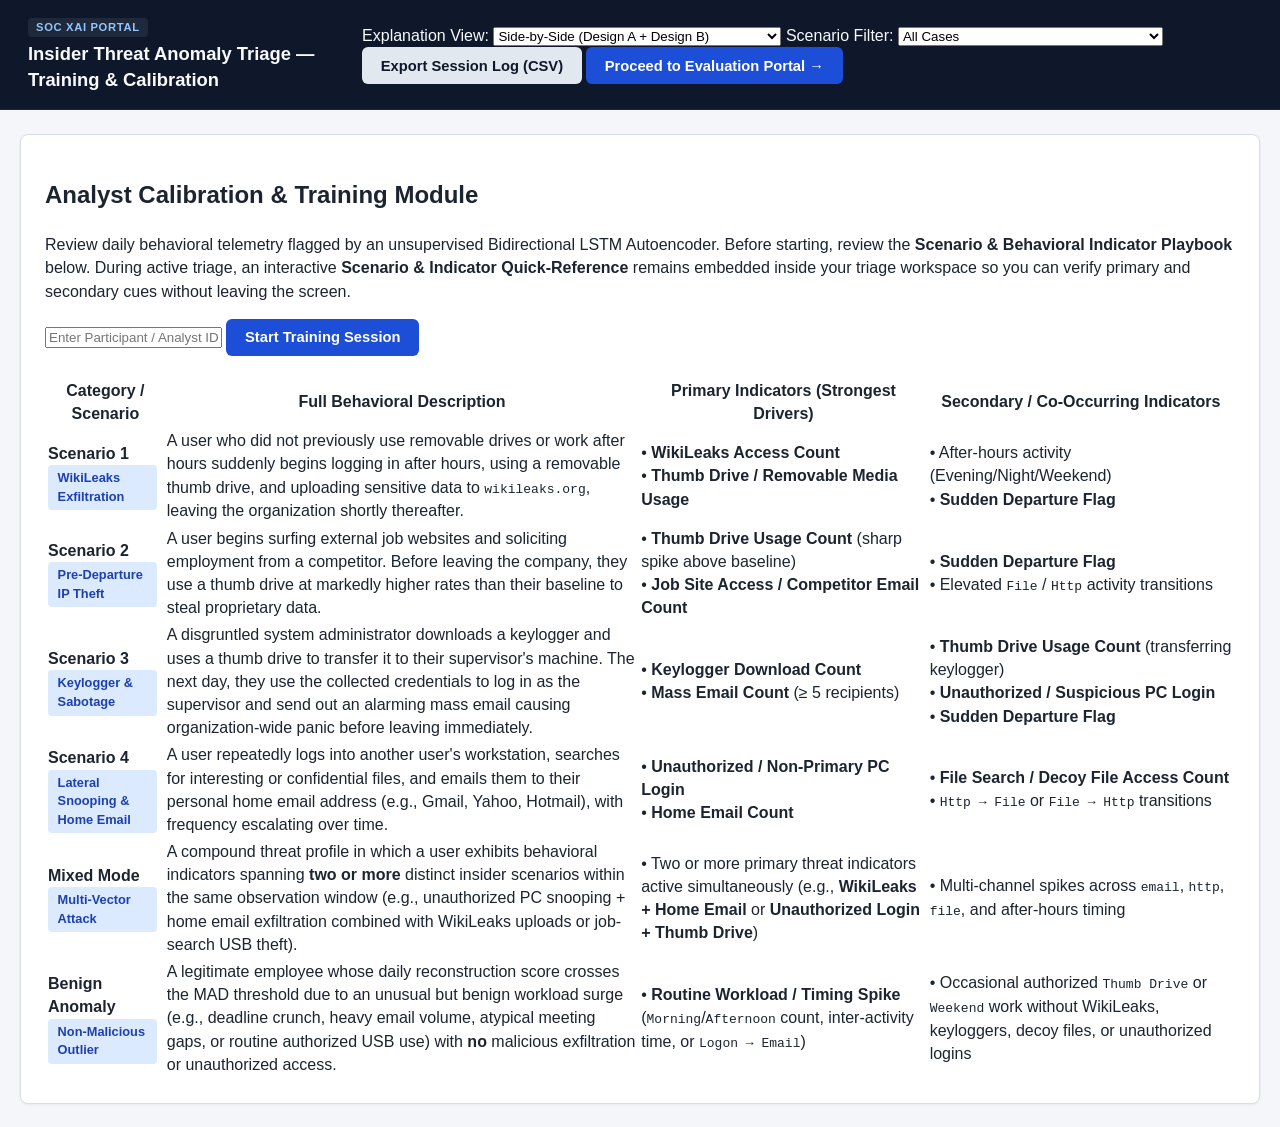
==== index.html @ 74cf8e8b "Update print statement from 'Hello' to 'Goodbye'" ====
<!DOCTYPE html>
<html lang="en">
<head>
  <meta charset="UTF-8" />
  <meta name="viewport" content="width=device-width, initial-scale=1.0" />
  <title>SOC Analyst XAI Training &amp; Triage Portal</title>
  <link rel="stylesheet" href="styles.css" />
</head>
<body>
  <header class="topbar">
    <div class="brand">
      <span class="badge">SOC XAI PORTAL</span>
      <h1>Insider Threat Anomaly Triage — Training &amp; Calibration</h1>
    </div>
    <div class="controls">
      <label for="designSelect">Explanation View:</label>
      <select id="designSelect">
        <option value="side_by_side">Side-by-Side (Design A + Design B)</option>
        <option value="design_A">Design A Only (Statistical Z-Score Deviation)</option>
        <option value="design_B">Design B Only (SHAP Feature Attribution)</option>
      </select>

      <label for="scenarioFilter">Scenario Filter:</label>
      <select id="scenarioFilter">
        <option value="ALL">All Cases</option>
        <option value="S1">S1 (FZG0389 — WikiLeaks)</option>
        <option value="S2">S2 (TRC1838 — IP Theft)</option>
        <option value="S3">S3 (CWW1120 — Keylogger / Sabotage)</option>
        <option value="S4">S4 (ASH0298 — Lateral Snooping)</option>
        <option value="MIXED">Mixed Mode</option>
        <option value="BENIGN">Benign Control / Benign Anomaly</option>
      </select>

      <button id="exportCsvBtn" class="btn secondary">Export Session Log (CSV)</button>
      <a href="testing.html" class="btn primary" style="text-decoration:none;">Proceed to Evaluation Portal &rarr;</a>
    </div>
  </header>

  <main class="container">
    <!-- Participant / Session Setup Banner -->
    <section id="introCard" class="card intro-card">
      <h2>Analyst Calibration &amp; Training Module</h2>
      <p>
        Review daily behavioral telemetry flagged by an unsupervised Bidirectional LSTM Autoencoder.
        Before starting, review the <strong>Scenario &amp; Behavioral Indicator Playbook</strong> below.
        During active triage, an interactive <strong>Scenario &amp; Indicator Quick-Reference</strong> remains
        embedded inside your triage workspace so you can verify primary and secondary cues without leaving the screen.
      </p>

      <div class="participant-row" style="margin-bottom: 20px;">
        <input type="text" id="participantId" placeholder="Enter Participant / Analyst ID (e.g., P01)" />
        <button id="startBtn" class="btn primary">Start Training Session</button>
      </div>

      <!-- Full Scenario & Indicator Table Visible on Intro Screen -->
      <div class="table-scroll">
        <table class="guide-table">
          <thead>
            <tr>
              <th>Category / Scenario</th>
              <th>Full Behavioral Description</th>
              <th>Primary Indicators (Strongest Drivers)</th>
              <th>Secondary / Co-Occurring Indicators</th>
            </tr>
          </thead>
          <tbody>
            <tr>
              <td><strong>Scenario 1</strong><br/><span class="tag threat">WikiLeaks Exfiltration</span></td>
              <td>
                A user who did not previously use removable drives or work after hours suddenly begins logging in
                after hours, using a removable thumb drive, and uploading sensitive data to <code>wikileaks.org</code>,
                leaving the organization shortly thereafter.
              </td>
              <td>
                &bull; <strong>WikiLeaks Access Count</strong><br/>
                &bull; <strong>Thumb Drive / Removable Media Usage</strong>
              </td>
              <td>
                &bull; After-hours activity (Evening/Night/Weekend)<br/>
                &bull; <strong>Sudden Departure Flag</strong>
              </td>
            </tr>
            <tr>
              <td><strong>Scenario 2</strong><br/><span class="tag threat">Pre-Departure IP Theft</span></td>
              <td>
                A user begins surfing external job websites and soliciting employment from a competitor. Before
                leaving the company, they use a thumb drive at markedly higher rates than their baseline to steal
                proprietary data.
              </td>
              <td>
                &bull; <strong>Thumb Drive Usage Count</strong> (sharp spike above baseline)<br/>
                &bull; <strong>Job Site Access / Competitor Email Count</strong>
              </td>
              <td>
                &bull; <strong>Sudden Departure Flag</strong><br/>
                &bull; Elevated <code>File</code> / <code>Http</code> activity transitions
              </td>
            </tr>
            <tr>
              <td><strong>Scenario 3</strong><br/><span class="tag threat">Keylogger &amp; Sabotage</span></td>
              <td>
                A disgruntled system administrator downloads a keylogger and uses a thumb drive to transfer it to
                their supervisor's machine. The next day, they use the collected credentials to log in as the
                supervisor and send out an alarming mass email causing organization-wide panic before leaving immediately.
              </td>
              <td>
                &bull; <strong>Keylogger Download Count</strong><br/>
                &bull; <strong>Mass Email Count</strong> (&ge; 5 recipients)
              </td>
              <td>
                &bull; <strong>Thumb Drive Usage Count</strong> (transferring keylogger)<br/>
                &bull; <strong>Unauthorized / Suspicious PC Login</strong><br/>
                &bull; <strong>Sudden Departure Flag</strong>
              </td>
            </tr>
            <tr>
              <td><strong>Scenario 4</strong><br/><span class="tag threat">Lateral Snooping &amp; Home Email</span></td>
              <td>
                A user repeatedly logs into another user's workstation, searches for interesting or confidential
                files, and emails them to their personal home email address (e.g., Gmail, Yahoo, Hotmail), with
                frequency escalating over time.
              </td>
              <td>
                &bull; <strong>Unauthorized / Non-Primary PC Login</strong><br/>
                &bull; <strong>Home Email Count</strong>
              </td>
              <td>
                &bull; <strong>File Search / Decoy File Access Count</strong><br/>
                &bull; <code>Http &rarr; File</code> or <code>File &rarr; Http</code> transitions
              </td>
            </tr>
            <tr>
              <td><strong>Mixed Mode</strong><br/><span class="tag mixed">Multi-Vector Attack</span></td>
              <td>
                A compound threat profile in which a user exhibits behavioral indicators spanning <strong>two or more</strong>
                distinct insider scenarios within the same observation window (e.g., unauthorized PC snooping +
                home email exfiltration combined with WikiLeaks uploads or job-search USB theft).
              </td>
              <td>
                &bull; Two or more primary threat indicators active simultaneously (e.g., <strong>WikiLeaks + Home Email</strong> or <strong>Unauthorized Login + Thumb Drive</strong>)
              </td>
              <td>
                &bull; Multi-channel spikes across <code>email</code>, <code>http</code>, <code>file</code>, and after-hours timing
              </td>
            </tr>
            <tr>
              <td><strong>Benign Anomaly</strong><br/><span class="tag benign">Non-Malicious Outlier</span></td>
              <td>
                A legitimate employee whose daily reconstruction score crosses the MAD threshold due to an unusual
                but benign workload surge (e.g., deadline crunch, heavy email volume, atypical meeting gaps, or
                routine authorized USB use) with <strong>no</strong> malicious exfiltration or unauthorized access.
              </td>
              <td>
                &bull; <strong>Routine Workload / Timing Spike</strong> (<code>Morning</code>/<code>Afternoon</code> count, inter-activity time, or <code>Logon &rarr; Email</code>)
              </td>
              <td>
                &bull; Occasional authorized <code>Thumb Drive</code> or <code>Weekend</code> work without WikiLeaks, keyloggers, decoy files, or unauthorized logins
              </td>
            </tr>
          </tbody>
        </table>
      </div>
    </section>

    <!-- Active Triage Workspace -->
    <section id="workspace" class="hidden">
      <div class="status-bar card">
        <div><strong>Progress:</strong> <span id="progressText">1 / 1</span></div>
        <div><strong>Trial ID:</strong> <span id="trialIdText">—</span></div>
        <div><strong>User / Case:</strong> <span id="userText">—</span></div>
        <div><strong>Date:</strong> <span id="dateText">—</span></div>
        <div>
          <strong>Reconstruction Score:</strong> <span id="scoreText">—</span>
          <span class="muted">(MAD Cutoff: <span id="threshText">—</span>)</span>
        </div>
        <div><strong>Session Accuracy:</strong> <span id="accuracyText">N/A</span></div>
      </div>

      <!-- Collapsible Global User Profile (Beeswarm) -->
      <div id="beeswarmToolbar" class="card beeswarm-bar">
        <div>
          <strong>Global User Behavioral Context (SHAP Beeswarm):</strong>
          <span class="muted">Compare today's alert against this user's behavioral distribution across all test days (N).</span>
        </div>
        <button id="toggleBeeswarmBtn" class="btn secondary">Show User Global Beeswarm</button>
      </div>

      <div id="beeswarmPanel" class="card plot-card hidden">
        <div class="plot-header">
          <h3 id="beeswarmTitle">Global SHAP Beeswarm — User Behavioral Distribution</h3>
          <button class="btn small" onclick="openZoom('imgBeeswarm')">Zoom</button>
        </div>
        <div class="img-wrapper beeswarm-wrapper">
          <img id="imgBeeswarm" src="" alt="Global SHAP Beeswarm Plot" />
        </div>
      </div>

      <!-- Daily Stimulus Visualizations -->
      <div id="visualGrid" class="visual-grid two-col">
        <div id="panelA" class="card plot-card">
          <div class="plot-header">
            <h3>Design A — Standardized Baseline Deviation (Z-Score)</h3>
            <button class="btn small" onclick="openZoom('imgA')">Zoom</button>
          </div>
          <div class="muted" style="margin-bottom: 10px; font-size: 0.82rem; line-height: 1.4;">
            <strong>Z-Score Criteria:</strong>
            <span style="color:#fca5a5;">Red (&ge; +2.0&sigma;)</span> = strong spike above 96-day baseline;
            <span style="color:#fdba74;">Orange (0 to +2.0&sigma;)</span> = mild elevation (note: rare zero-baseline events like WikiLeaks, Keylogger, or Unauthorized Login equal +1.0&sigma; per single event);
            <span style="color:#93c5fd;">Blue (&le; 0&sigma;)</span> = normal or below baseline.
          </div>
          <div class="img-wrapper">
            <img id="imgA" src="" alt="Design A Z-Score Plot" />
          </div>
        </div>

        <div id="panelB" class="card plot-card">
          <div class="plot-header">
            <h3>Design B — SHAP Feature Attribution Waterfall</h3>
            <button class="btn small" onclick="openZoom('imgB')">Zoom</button>
          </div>
          <div class="muted" style="margin-bottom: 10px; font-size: 0.82rem; line-height: 1.4;">
            <strong>SHAP Conservation Rule &mdash; <code>f(x) = E[f(X)] + &Sigma; &phi;<sub>j</sub></code>:</strong>
            Start at expected baseline <code>E[f(X)]</code> (bottom) and sum all feature arrows to reach final surrogate threat probability <code>f(x)</code> (top).
            <span style="color:#fca5a5;">Red (+&phi;)</span> pushes toward <em>Threat</em>;
            <span style="color:#93c5fd;">Blue (&minus;&phi;)</span> pushes toward <em>Benign</em>.
            Values of <code>f(x) &ge; 0.50</code> indicate a flagged anomaly.
          </div>
          <div class="img-wrapper">
            <img id="imgB" src="" alt="Design B SHAP Plot" />
          </div>
        </div>
      </div>

      <!-- In-Workspace Interactive Scenario & Behavioral Indicator Reference -->
      <section class="card inline-playbook">
        <div class="playbook-header">
          <div>
            <h3>In-Triage Scenario &amp; Behavioral Indicator Reference</h3>
            <span class="muted">Click a tab below to inspect full scenario descriptions, primary drivers, and secondary indicators while triaging.</span>
          </div>
          <button id="toggleFullMatrixBtn" class="btn small">View All 6 Side-by-Side</button>
        </div>

        <div class="tab-bar" role="tablist">
          <button class="tab-btn active" data-tab="S1">Scenario 1: WikiLeaks</button>
          <button class="tab-btn" data-tab="S2">Scenario 2: IP Theft</button>
          <button class="tab-btn" data-tab="S3">Scenario 3: Keylogger / Sabotage</button>
          <button class="tab-btn" data-tab="S4">Scenario 4: Lateral &amp; Home Email</button>
          <button class="tab-btn" data-tab="MIXED">Mixed Mode</button>
          <button class="tab-btn" data-tab="BENIGN">Benign Anomaly</button>
        </div>

        <!-- Single-Tab Focused Card View -->
        <div id="tabDetailBox" class="tab-detail-box"></div>

        <!-- Optional Full 6-Row Matrix View Inside Triage Workspace -->
        <div id="fullMatrixBox" class="table-scroll hidden" style="margin-top: 12px;">
          <table class="guide-table">
            <thead>
              <tr>
                <th>Category / Scenario</th>
                <th>Full Behavioral Description</th>
                <th>Primary Indicators</th>
                <th>Secondary Indicators</th>
              </tr>
            </thead>
            <tbody id="fullMatrixBody"></tbody>
          </table>
        </div>
      </section>

      <!-- Analyst Triage Response Panel (Aligned Bottom-Up Cognitive Sequence + Watchlist Option) -->
      <section class="card decision-card">
        <h3>Analyst Triage Decision &amp; Behavioral Attribution</h3>
        <div class="decision-grid">
          <!-- Column 1: Q1 Triage Decision & Q2 Primary Indicator -->
          <div class="field-group">
            <label>1. Triage Classification Decision:</label>
            <div class="radio-row">
              <label class="radio-pill">
                <input type="radio" name="decision" value="THREAT" />
                Escalate as Insider Threat / Malicious Anomaly
              </label>
              <label class="radio-pill">
                <input type="radio" name="decision" value="WATCHLIST" />
                Place on Watchlist / Monitor (Borderline Precursor)
              </label>
              <label class="radio-pill">
                <input type="radio" name="decision" value="BENIGN" />
                Dismiss as Benign (Normal or Benign Anomaly)
              </label>
              <label class="radio-pill muted-pill">
                <input type="radio" name="decision" value="PREFER_NOT_TO_ANSWER" />
                Prefer not to answer
              </label>
            </div>

            <label for="primaryCue" class="sub-label">2. Primary Behavioral Indicator (Strongest Driver):</label>
            <select id="primaryCue">
              <option value="">-- Select primary indicator --</option>
              <option value="wikileaks_access">WikiLeaks Access</option>
              <option value="thumb_removable_drive">Thumb Drive / Removable Media Usage</option>
              <option value="job_site_competitor">Job Site Surfing / Competitor Email</option>
              <option value="keylogger_download">Keylogger / Spyware Download</option>
              <option value="mass_email">Mass Email Burst (&ge; 5 Recipients)</option>
              <option value="unauthorized_pc_login">Unauthorized / Non-Primary PC Logon</option>
              <option value="file_search_decoy">Decoy / Sensitive File Search &amp; Access</option>
              <option value="home_email">Personal / Home Email Exfiltration</option>
              <option value="after_hours_departure">After-Hours Activity / Sudden Departure</option>
              <option value="workload_timing_spike">Routine Workload / Inter-Activity Timing Spike</option>
              <option value="prefer_not_to_answer">Prefer not to answer</option>
            </select>
          </div>

          <!-- Column 2: Q3 Secondary Indicators & Q4 Suspected Scenario -->
          <div class="field-group">
            <label>3. Secondary / Co-Occurring Indicators (Check all additional cues):</label>
            <div class="checkbox-list">
              <label><input type="checkbox" name="secondaryCue" value="wikileaks_access" /> WikiLeaks Access</label>
              <label><input type="checkbox" name="secondaryCue" value="thumb_removable_drive" /> Thumb / Removable Drive</label>
              <label><input type="checkbox" name="secondaryCue" value="job_site_competitor" /> Job Site / Competitor Email</label>
              <label><input type="checkbox" name="secondaryCue" value="keylogger_download" /> Keylogger Download</label>
              <label><input type="checkbox" name="secondaryCue" value="mass_email" /> Mass Email (&ge; 5 recipients)</label>
              <label><input type="checkbox" name="secondaryCue" value="unauthorized_pc_login" /> Unauthorized PC Login</label>
              <label><input type="checkbox" name="secondaryCue" value="file_search_decoy" /> Decoy / Sensitive File Access</label>
              <label><input type="checkbox" name="secondaryCue" value="home_email" /> Home Email (Gmail/Yahoo/Hotmail)</label>
              <label><input type="checkbox" name="secondaryCue" value="after_hours_weekend" /> After-Hours / Weekend Shift</label>
              <label><input type="checkbox" name="secondaryCue" value="sudden_departure" /> Sudden Departure Flag</label>
              <label><input type="checkbox" name="secondaryCue" value="workload_timing_spike" /> Workload / Timing Variance</label>
              <label><input type="checkbox" name="secondaryCue" value="prefer_not_to_answer" /> Prefer not to answer</label>
            </div>

            <label for="scenarioHypothesis" class="sub-label">4. Suspected Scenario / Pattern Type:</label>
            <select id="scenarioHypothesis">
              <option value="">-- Select scenario / pattern type --</option>
              <option value="S1_wikileaks">Scenario 1: WikiLeaks Exfiltration (USB + WikiLeaks + After-Hours)</option>
              <option value="S2_ip_theft">Scenario 2: Pre-Departure IP Theft (Job Sites / Competitor + USB)</option>
              <option value="S3_keylogger_sabotage">Scenario 3: Keylogger / Mass Email Sabotage</option>
              <option value="S4_lateral_home_email">Scenario 4: Unauthorized PC Login + File Search + Home Email</option>
              <option value="MIXED_MODE">Mixed Mode: Multiple Co-Occurring Attack Scenarios</option>
              <option value="BENIGN_ANOMALY">Benign Anomaly: High Workload / Timing Shift (Non-Malicious)</option>
              <option value="NORMAL_BASELINE">Normal Baseline Activity</option>
              <option value="prefer_not_to_answer">Prefer not to answer</option>
            </select>
          </div>

          <!-- Column 3: Q5 Overall Decision Confidence -->
          <div class="field-group">
            <label for="confidenceRange">
              5. Overall Decision Confidence: <strong id="confidenceVal">50%</strong>
            </label>
            <input type="range" id="confidenceRange" min="0" max="100" step="5" value="50" />
            <div class="range-hints">
              <span>0% (Guess)</span>
              <span>50%</span>
              <span>100% (Certain)</span>
            </div>
          </div>
        </div>

        <div class="action-row">
          <button id="submitDecisionBtn" class="btn primary">Submit &amp; Check Ground Truth</button>
          <button id="prevBtn" class="btn secondary">&larr; Previous</button>
          <button id="nextBtn" class="btn secondary">Next Case &rarr;</button>
        </div>

        <!-- Immediate Training Feedback Box -->
        <div id="feedbackBox" class="feedback-box hidden"></div>
      </section>
    </section>
  </main>

  <!-- Full-Resolution Image Lightbox -->
  <div id="lightbox" class="lightbox hidden" onclick="closeZoom()">
    <span class="close-btn">&times;</span>
    <img id="lightboxImg" src="" alt="Zoomed Explanation Plot" />
  </div>

  <script>
    window.PROTOCOL_CASE_BENCHMARK = {
      'ALT1465': {
        '2010-08-20': { case_id: 'S1_TP_1', state: 'TP', gold_disposition: 'THREAT', order: 1 },
        '2010-08-11': { case_id: 'S1_FP',   state: 'FP', gold_disposition: 'BENIGN', order: 2 },
        '2010-08-13': { case_id: 'S1_FN_1', state: 'FN', gold_disposition: 'WATCHLIST', order: 3 }
      },
      'CIF1430': {
        '2010-08-02': { case_id: 'S2_TP',   state: 'TP', gold_disposition: 'THREAT', order: 1 },
        '2010-08-30': { case_id: 'S2_FP_1', state: 'FP', gold_disposition: 'BENIGN', order: 2 },
        '2010-07-26': { case_id: 'S2_FN_1', state: 'FN', gold_disposition: 'WATCHLIST', order: 3 }
      },
      'CRD0272': {
        '2010-07-15': { case_id: 'S3_TP',   state: 'TP', gold_disposition: 'THREAT', order: 1 },
        '2010-07-17': { case_id: 'S3_FP_1', state: 'FP', gold_disposition: 'BENIGN', order: 2 }
      },
      'AMC1883': {
        '2011-02-11': { case_id: 'S4_TP',   state: 'TP', gold_disposition: 'THREAT', order: 1 },
        '2011-01-22': { case_id: 'S4_FP_1', state: 'FP', gold_disposition: 'BENIGN', order: 2 }
      },
      'AAB1302': null
    };
  </script>
  <script src="app.js"></script>
</body>
</html>
---- styles.css ----
:root {
  --bg: #f4f6f9;
  --surface: #ffffff;
  --border: #d8dee6;
  --text: #1b2430;
  --muted: #5a6778;
  --primary: #1d4ed8;
  --primary-hover: #1e40af;
  --danger: #b91c1c;
  --accent-bg: #eff6ff;
}

* { box-sizing: border-box; }
body {
  margin: 0;
  font-family: -apple-system, BlinkMacSystemFont, "Segoe UI", Roboto, sans-serif;
  background: var(--bg);
  color: var(--text);
  line-height: 1.45;
}

.topbar {
  background: #0f172a;
  color: #f8fafc;
  padding: 0.9rem 1.75rem;
  display: flex;
  justify-content: space-between;
  align-items: center;
  border-bottom: 1px solid #1e293b;
}
.topbar h1 { margin: 0.2rem 0 0; font-size: 1.15rem; font-weight: 600; }
.badge {
  font-size: 0.7rem;
  letter-spacing: 0.06em;
  background: #1e293b;
  color: #93c5fd;
  padding: 0.2rem 0.5rem;
  border-radius: 4px;
  font-weight: 600;
}
.topbar-right { font-size: 0.9rem; color: #cbd5e1; font-weight: 500; }

.container { max-width: 1480px; margin: 1.5rem auto; padding: 0 1.25rem; }
.card {
  background: var(--surface);
  border: 1px solid var(--border);
  border-radius: 8px;
  padding: 1.5rem;
  box-shadow: 0 1px 3px rgba(0, 0, 0, 0.05);
}
.hidden { display: none !important; }

.subtitle { color: var(--muted); max-width: 78ch; margin-bottom: 1.25rem; }
.form-grid {
  display: grid;
  grid-template-columns: repeat(auto-fit, minmax(260px, 1fr));
  gap: 1rem;
  margin-bottom: 1.25rem;
}
.form-group label { display: block; font-weight: 600; font-size: 0.88rem; margin-bottom: 0.35rem; }
.form-group input, .form-group select, textarea {
  width: 100%;
  padding: 0.55rem 0.7rem;
  border: 1px solid var(--border);
  border-radius: 6px;
  font-size: 0.92rem;
}

.consent-box {
  background: var(--accent-bg);
  border: 1px solid #bfdbfe;
  padding: 0.9rem 1rem;
  border-radius: 6px;
  margin-bottom: 1rem;
}
.checkbox-label { display: flex; gap: 0.65rem; align-items: flex-start; font-size: 0.9rem; cursor: pointer; }
.checkbox-label input { margin-top: 0.25rem; }

.info-callout {
  background: #f8fafc;
  border-left: 4px solid var(--primary);
  padding: 0.9rem 1.1rem;
  margin: 1rem 0 1.25rem;
  font-size: 0.92rem;
}

.trial-layout {
  display: grid;
  grid-template-columns: 1.55fr 1fr;
  gap: 1.25rem;
  align-items: start;
}
@media (max-width: 1050px) { .trial-layout { grid-template-columns: 1fr; } }

.stimulus-header {
  display: flex;
  justify-content: space-between;
  align-items: center;
  margin-bottom: 0.75rem;
  flex-wrap: wrap;
  gap: 0.5rem;
}
.tag {
  display: inline-block;
  padding: 0.25rem 0.6rem;
  border-radius: 4px;
  font-size: 0.8rem;
  font-weight: 600;
  background: #dbeafe;
  color: #1e40af;
  margin-right: 0.35rem;
}
.tag.neutral { background: #f1f5f9; color: #334155; }

.score-banner {
  display: grid;
  grid-template-columns: repeat(3, 1fr);
  gap: 0.75rem;
  background: #f8fafc;
  border: 1px solid var(--border);
  border-radius: 6px;
  padding: 0.65rem 0.9rem;
  margin-bottom: 0.85rem;
}
.metric-label { display: block; font-size: 0.75rem; color: var(--muted); }
.metric-val { font-size: 0.98rem; color: var(--text); }
.status-flag { color: #b45309; }

.image-wrapper {
  border: 1px solid var(--border);
  border-radius: 6px;
  background: #fff;
  max-height: 74vh;
  overflow: auto;
  text-align: center;
}
.image-wrapper.zoomed { max-height: none; }
.image-wrapper img { width: 100%; height: auto; display: block; }

.decision-pane h3 { margin-top: 0; margin-bottom: 0.25rem; }
.hint { font-size: 0.84rem; color: var(--muted); margin-top: 0; }
.q-block { margin-bottom: 1rem; }
.q-title { display: block; font-weight: 600; font-size: 0.88rem; margin-bottom: 0.4rem; }

.radio-stack { display: flex; flex-direction: column; gap: 0.45rem; }
.radio-card {
  display: flex;
  align-items: center;
  gap: 0.55rem;
  padding: 0.55rem 0.7rem;
  border: 1px solid var(--border);
  border-radius: 6px;
  font-size: 0.88rem;
  cursor: pointer;
}
.radio-card:hover { background: #f8fafc; }
.radio-card.muted { color: var(--muted); }

.likert-row { display: flex; flex-wrap: wrap; gap: 0.35rem; }
.likert-pill {
  flex: 1 1 auto;
  min-width: 34px;
  text-align: center;
  border: 1px solid var(--border);
  border-radius: 5px;
  padding: 0.35rem 0.45rem;
  font-size: 0.82rem;
  cursor: pointer;
  user-select: none;
}
.likert-pill input { display: none; }
.likert-pill:has(input:checked) {
  background: var(--primary);
  color: #fff;
  border-color: var(--primary);
  font-weight: 600;
}

.btn {
  padding: 0.6rem 1.1rem;
  border-radius: 6px;
  border: 1px solid transparent;
  font-size: 0.92rem;
  font-weight: 600;
  cursor: pointer;
}
.btn.primary { background: var(--primary); color: #fff; }
.btn.primary:hover { background: var(--primary-hover); }
.btn.secondary { background: #e2e8f0; color: #0f172a; }
.btn.small { padding: 0.3rem 0.65rem; font-size: 0.8rem; background: #f1f5f9; border-color: var(--border); }
.full-width { width: 100%; }

.error-msg {
  color: var(--danger);
  background: #fef2f2;
  border: 1px solid #fecaca;
  padding: 0.6rem 0.85rem;
  border-radius: 6px;
  font-size: 0.88rem;
  margin-bottom: 0.85rem;
}

.summary-stats {
  display: grid;
  grid-template-columns: repeat(auto-fit, minmax(180px, 1fr));
  gap: 0.85rem;
  margin: 1.25rem 0;
}
.stat-card {
  background: #f8fafc;
  border: 1px solid var(--border);
  border-radius: 6px;
  padding: 0.85rem;
}
.stat-card span { display: block; font-size: 0.8rem; color: var(--muted); }
.stat-card strong { font-size: 1.35rem; }
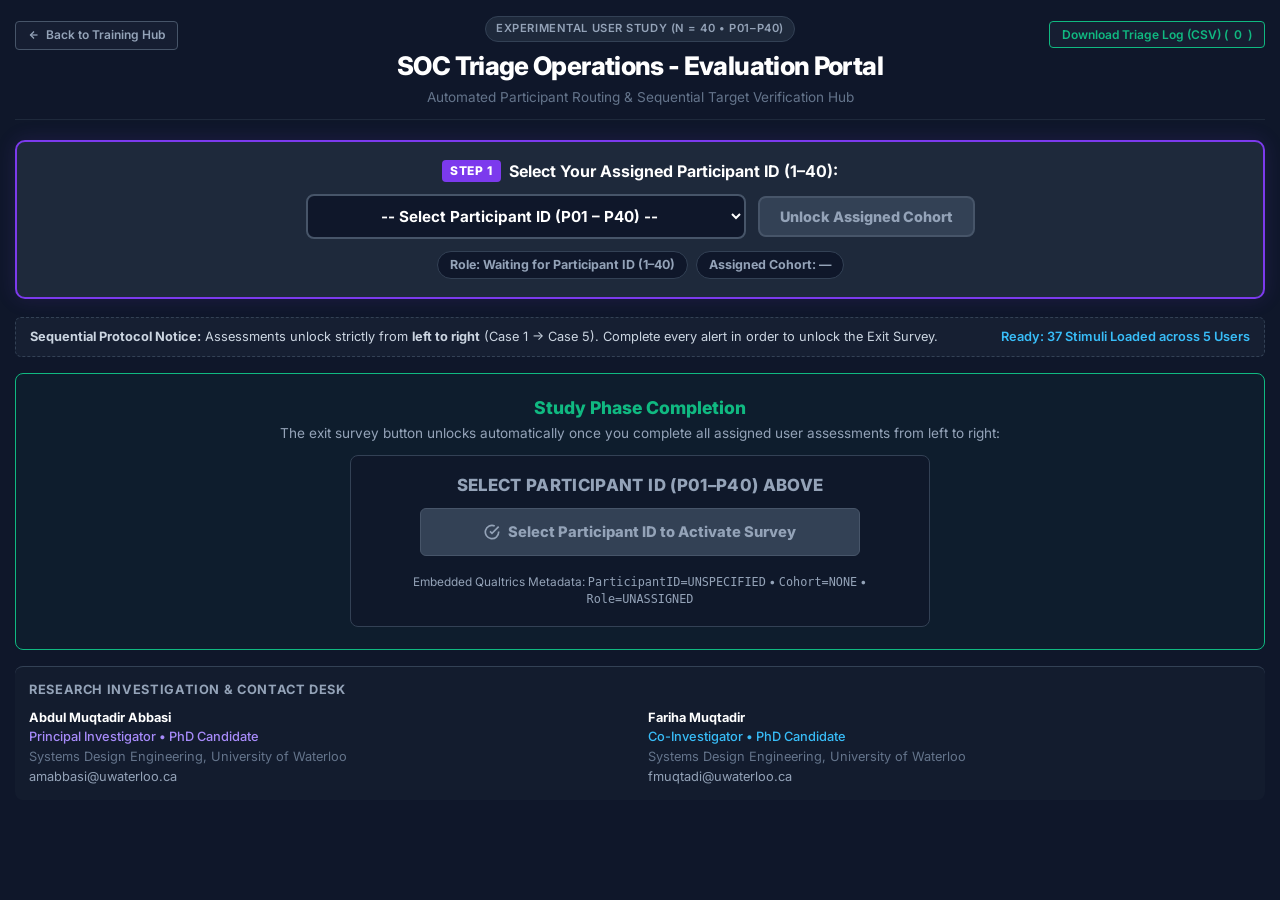
==== commit 70568158: "Update print statement from 'Hello' to 'Goodbye'" ====
--- a/index.html
+++ b/index.html
@@ -1,302 +1,1102 @@
 <!DOCTYPE html>
 <html lang="en">
 <head>
-  <meta charset="UTF-8" />
-  <meta name="viewport" content="width=device-width, initial-scale=1.0" />
-  <title>SOC Analyst XAI Training &amp; Triage Portal</title>
-  <link rel="stylesheet" href="styles.css" />
+  <meta charset="UTF-8">
+  <meta name="viewport" content="width=device-width, initial-scale=1.0">
+  <title>SOC Triage Operations - Evaluation Portal</title>
+  <link rel="preconnect" href="https://fonts.googleapis.com">
+  <link href="https://fonts.googleapis.com/css2?family=Inter:wght@400;500;600;700;800&display=swap" rel="stylesheet">
+  <style>
+    * { box-sizing: border-box; margin: 0; padding: 0; }
+    body {
+      font-family: 'Inter', sans-serif;
+      background: #0f172a;
+      color: #cbd5e1;
+      line-height: 1.4;
+      padding: 15px;
+    }
+    .wrapper {
+      max-width: 1600px;
+      margin: 0 auto;
+    }
+    header {
+      position: relative;
+      text-align: center;
+      margin-bottom: 20px;
+      border-bottom: 1px solid #1e293b;
+      padding-bottom: 12px;
+    }
+    .badge {
+      display: inline-block;
+      background: #1e293b;
+      border: 1px solid #334155;
+      color: #94a3b8;
+      padding: 4px 10px;
+      border-radius: 20px;
+      font-size: 0.7rem;
+      font-weight: 600;
+      letter-spacing: 0.05em;
+      text-transform: uppercase;
+      margin-bottom: 6px;
+    }
+    h1 {
+      font-size: 1.6rem;
+      color: #ffffff;
+      font-weight: 800;
+      letter-spacing: -0.025em;
+      margin-bottom: 4px;
+    }
+    .subtitle {
+      color: #64748b;
+      font-size: 0.85rem;
+    }
+
+    .nav-container {
+      margin-top: 8px;
+      display: flex;
+      justify-content: center;
+      gap: 8px;
+    }
+    .btn-nav-back {
+      display: inline-flex;
+      align-items: center;
+      gap: 6px;
+      background: rgba(148, 163, 184, 0.05);
+      border: 1px solid #475569;
+      color: #94a3b8;
+      padding: 5px 12px;
+      border-radius: 4px;
+      font-size: 0.75rem;
+      font-weight: 600;
+      text-decoration: none;
+      cursor: pointer;
+      transition: all 0.15s ease-in-out;
+      font-family: inherit;
+    }
+    .btn-nav-back:hover {
+      border-color: #cbd5e1;
+      color: #ffffff;
+      background: rgba(255, 255, 255, 0.05);
+    }
+    @media (min-width: 768px) {
+      .nav-container {
+        position: absolute;
+        left: 0;
+        top: 6px;
+        margin-top: 0;
+      }
+      .export-container {
+        position: absolute;
+        right: 0;
+        top: 6px;
+      }
+    }
+
+    /* PROMINENT FIRST-ACTION PARTICIPANT ID (1-40) SELECTOR */
+    .selector-container {
+      background: #1e293b;
+      border: 2px solid #7c3aed;
+      padding: 18px;
+      border-radius: 10px;
+      margin-bottom: 18px;
+      display: flex;
+      flex-direction: column;
+      align-items: center;
+      justify-content: center;
+      gap: 12px;
+      box-shadow: 0 0 20px rgba(124, 58, 237, 0.15);
+      text-align: center;
+    }
+    .step-badge {
+      background: #7c3aed;
+      color: #ffffff;
+      font-size: 0.75rem;
+      font-weight: 800;
+      padding: 3px 8px;
+      border-radius: 4px;
+      letter-spacing: 0.05em;
+      text-transform: uppercase;
+    }
+    .selector-label {
+      font-size: 1rem;
+      font-weight: 700;
+      color: #ffffff;
+      display: flex;
+      align-items: center;
+      gap: 8px;
+      flex-wrap: wrap;
+      justify-content: center;
+    }
+    .selector-row {
+      display: flex;
+      flex-wrap: wrap;
+      gap: 12px;
+      justify-content: center;
+      align-items: center;
+      width: 100%;
+      max-width: 840px;
+    }
+    .cohort-select {
+      background: #0f172a;
+      border: 2px solid #475569;
+      color: #ffffff;
+      padding: 10px 16px;
+      border-radius: 8px;
+      font-family: inherit;
+      font-size: 0.95rem;
+      font-weight: 700;
+      outline: none;
+      cursor: pointer;
+      transition: all 0.20s ease-in-out;
+      text-align: center;
+      flex: 1 1 360px;
+      max-width: 440px;
+    }
+    .cohort-select:focus, .cohort-select:hover {
+      border-color: #a78bfa;
+      box-shadow: 0 0 12px rgba(167, 139, 250, 0.3);
+    }
+    .unlock-btn {
+      background: #7c3aed;
+      border: 2px solid #6d28d9;
+      color: #ffffff;
+      padding: 10px 20px;
+      border-radius: 8px;
+      font-family: inherit;
+      font-size: 0.9rem;
+      font-weight: 800;
+      cursor: pointer;
+      transition: all 0.15s;
+    }
+    .unlock-btn:hover { background: #6d28d9; }
+    .unlock-btn:disabled {
+      background: #334155;
+      border-color: #475569;
+      color: #94a3b8;
+      cursor: not-allowed;
+    }
+
+    .assignment-strip {
+      display: flex;
+      flex-wrap: wrap;
+      gap: 8px;
+      justify-content: center;
+      align-items: center;
+    }
+    .role-chip {
+      font-size: 0.78rem;
+      font-weight: 700;
+      padding: 4px 12px;
+      border-radius: 999px;
+      background: #0f172a;
+      border: 1px solid #334155;
+      color: #94a3b8;
+    }
+    .role-chip.student {
+      color: #38bdf8;
+      border-color: #0284c7;
+      background: rgba(56, 189, 248, 0.08);
+    }
+    .role-chip.analyst {
+      color: #a78bfa;
+      border-color: #7c3aed;
+      background: rgba(124, 58, 237, 0.12);
+    }
+    .role-chip.cohort-pill {
+      color: #34d399;
+      border-color: #059669;
+      background: rgba(16, 185, 129, 0.08);
+    }
+
+    .instructions-box {
+      background: rgba(30, 41, 59, 0.5);
+      border: 1px dashed #334155;
+      border-radius: 6px;
+      padding: 10px 14px;
+      margin-bottom: 16px;
+      font-size: 0.8rem;
+      display: flex;
+      justify-content: space-between;
+      align-items: center;
+      flex-wrap: wrap;
+      gap: 8px;
+    }
+
+    /* Group Container Blocks */
+    .cohort-group-block {
+      background: rgba(30, 41, 59, 0.2);
+      border: 1px solid #1e293b;
+      border-radius: 10px;
+      padding: 16px;
+      margin-bottom: 20px;
+      display: none;
+    }
+    .cohort-group-block.visible { display: block; }
+    .group-header-title {
+      font-size: 1rem;
+      color: #f1f5f9;
+      font-weight: 700;
+      margin-bottom: 12px;
+      display: flex;
+      align-items: center;
+      justify-content: space-between;
+      flex-wrap: wrap;
+      gap: 8px;
+    }
+    .cohort-meta-pill {
+      font-size: 0.72rem;
+      font-weight: 600;
+      background: #1e293b;
+      border: 1px solid #334155;
+      color: #94a3b8;
+      padding: 3px 10px;
+      border-radius: 999px;
+    }
+
+    /* 5-Column Grid */
+    .users-grid {
+      display: grid;
+      grid-template-columns: repeat(5, 1fr);
+      gap: 10px;
+    }
+    @media (max-width: 1280px) { .users-grid { grid-template-columns: repeat(3, 1fr); } }
+    @media (max-width: 768px) { .users-grid { grid-template-columns: 1fr 1fr; } }
+    @media (max-width: 480px) { .users-grid { grid-template-columns: 1fr; } }
+
+    .user-card {
+      background: #1e293b;
+      border: 1px solid #334155;
+      border-radius: 8px;
+      padding: 12px;
+      display: flex;
+      flex-direction: column;
+      justify-content: space-between;
+      border-top: 3px solid #64748b;
+      transition: opacity 0.2s ease, border-color 0.2s ease;
+    }
+    .user-card.border-a { border-top-color: #38bdf8; }
+    .user-card.border-b { border-top-color: #f43f5e; }
+    .user-card.locked-card {
+      opacity: 0.48;
+      border-color: #1e293b;
+    }
+
+    .user-title {
+      font-size: 0.92rem;
+      color: #ffffff;
+      font-weight: 700;
+      margin-bottom: 2px;
+      display: flex;
+      justify-content: space-between;
+      align-items: center;
+    }
+    .scen-badge {
+      font-size: 0.68rem;
+      padding: 2px 6px;
+      border-radius: 4px;
+      background: #0f172a;
+      color: #94a3b8;
+      border: 1px solid #334155;
+    }
+    .user-subtitle {
+      font-size: 0.74rem;
+      font-weight: 700;
+      margin-bottom: 10px;
+    }
+    .design-a { color: #38bdf8; }
+    .design-b { color: #f43f5e; }
+
+    .trial-btn-list {
+      display: flex;
+      flex-direction: column;
+      gap: 6px;
+      margin-bottom: 10px;
+    }
+    .dashboard-btn {
+      display: flex;
+      align-items: center;
+      justify-content: space-between;
+      color: #ffffff;
+      background: #2563eb;
+      border: 1px solid #1d4ed8;
+      padding: 7px 10px;
+      border-radius: 5px;
+      font-size: 0.75rem;
+      font-weight: 600;
+      cursor: pointer;
+      transition: all 0.15s ease-in-out;
+      width: 100%;
+      text-align: left;
+      font-family: inherit;
+    }
+    .dashboard-btn:hover { background: #1d4ed8; }
+    .dashboard-btn.design-b-btn {
+      background: #be123c;
+      border-color: #9f1239;
+    }
+    .dashboard-btn.design-b-btn:hover { background: #9f1239; }
+    .dashboard-btn.completed {
+      background: #065f46;
+      border-color: #047857;
+    }
+    .dashboard-btn:disabled {
+      background: #1e293b;
+      border-color: #334155;
+      color: #64748b;
+      cursor: not-allowed;
+    }
+    .dashboard-btn:disabled:hover {
+      background: #1e293b;
+    }
+    .trial-status-dot {
+      font-size: 0.68rem;
+      background: rgba(15, 23, 42, 0.55);
+      padding: 2px 6px;
+      border-radius: 4px;
+    }
+
+    /* Accordion Dropdowns */
+    .matrix-dropdown {
+      background: #0f172a;
+      border: 1px solid #1e293b;
+      border-radius: 6px;
+      overflow: hidden;
+    }
+    .matrix-toggle-btn {
+      width: 100%;
+      background: none;
+      border: none;
+      display: flex;
+      align-items: center;
+      justify-content: space-between;
+      padding: 8px;
+      color: #94a3b8;
+      font-family: inherit;
+      font-size: 0.72rem;
+      font-weight: 700;
+      text-transform: uppercase;
+      letter-spacing: 0.05em;
+      cursor: pointer;
+    }
+    .matrix-toggle-btn:hover { color: #a78bfa; }
+    .matrix-toggle-btn .left-side { display: flex; align-items: center; gap: 4px; }
+    .matrix-toggle-btn .chevron { transition: transform 0.2s ease; }
+    .matrix-content {
+      max-height: 0;
+      overflow: hidden;
+      transition: max-height 0.2s ease-out;
+      padding: 0 8px;
+    }
+    .matrix-dropdown.active .matrix-content {
+      max-height: 160px;
+      padding-bottom: 8px;
+    }
+    .matrix-dropdown.active .chevron { transform: rotate(180deg); }
+    .matrix-dropdown.active .matrix-toggle-btn {
+      border-bottom: 1px solid #1e293b;
+      color: #a78bfa;
+    }
+    .matrix-links {
+      display: flex;
+      flex-direction: column;
+      gap: 4px;
+      margin-top: 6px;
+    }
+    .matrix-link {
+      display: flex;
+      align-items: center;
+      color: #94a3b8;
+      text-decoration: none;
+      font-size: 0.72rem;
+      padding: 5px 6px;
+      background: rgba(255, 255, 255, 0.02);
+      border-radius: 4px;
+      transition: all 0.1s;
+      cursor: pointer;
+    }
+    .matrix-link:hover {
+      color: #ffffff;
+      background: rgba(124, 58, 237, 0.18);
+    }
+
+    /* SINGLE DYNAMIC EXIT SURVEY DEPLOYMENT BLOCK */
+    .survey-section {
+      border: 1px solid #10b981;
+      background: rgba(16, 185, 129, 0.04);
+      border-radius: 8px;
+      padding: 22px;
+      margin-bottom: 16px;
+      text-align: center;
+    }
+    .single-survey-card {
+      max-width: 580px;
+      margin: 12px auto 0;
+      background: rgba(15, 23, 42, 0.75);
+      border: 1px solid #334155;
+      border-radius: 8px;
+      padding: 18px;
+      display: flex;
+      flex-direction: column;
+      align-items: center;
+      gap: 10px;
+    }
+    .survey-role-title {
+      font-size: 1.05rem;
+      font-weight: 800;
+      letter-spacing: 0.02em;
+      text-transform: uppercase;
+      color: #94a3b8;
+    }
+    .survey-role-title.student-theme { color: #38bdf8; }
+    .survey-role-title.analyst-theme { color: #a78bfa; }
+
+    .survey-btn {
+      display: inline-flex;
+      align-items: center;
+      justify-content: center;
+      gap: 8px;
+      background: #10b981;
+      border: 1px solid #059669;
+      color: #ffffff;
+      text-decoration: none;
+      padding: 13px 24px;
+      border-radius: 6px;
+      font-size: 0.92rem;
+      font-weight: 800;
+      transition: all 0.15s;
+      width: 100%;
+      max-width: 440px;
+      cursor: pointer;
+    }
+    .survey-btn:hover {
+      background: #059669;
+      border-color: #047857;
+      box-shadow: 0 0 12px rgba(16, 185, 129, 0.35);
+    }
+    .survey-btn.disabled-survey {
+      background: #334155;
+      border-color: #475569;
+      color: #94a3b8;
+      cursor: not-allowed;
+      pointer-events: none;
+      box-shadow: none;
+    }
+
+    .survey-param-preview {
+      margin-top: 8px;
+      font-size: 0.74rem;
+      color: #94a3b8;
+    }
+
+    /* Footer */
+    .footer-section {
+      border-top: 1px solid #334155;
+      background: rgba(30, 41, 59, 0.3);
+      padding: 14px;
+      border-radius: 8px;
+    }
+    .team-grid {
+      display: grid;
+      grid-template-columns: 1fr 1fr;
+      gap: 16px;
+      font-size: 0.8rem;
+    }
+    .email-link { color: #94a3b8; text-decoration: none; }
+    .email-link:hover { color: #ffffff; text-decoration: underline; }
+
+    /* MODAL STYLES */
+    .image-modal {
+      display: none;
+      position: fixed;
+      z-index: 1000;
+      left: 0;
+      top: 0;
+      width: 100%;
+      height: 100%;
+      background-color: rgba(15, 23, 42, 0.92);
+      backdrop-filter: blur(4px);
+      align-items: center;
+      justify-content: center;
+      padding: 14px;
+    }
+    .modal-content-wrapper {
+      position: relative;
+      background: #1e293b;
+      padding: 14px;
+      border-radius: 8px;
+      border: 1px solid #475569;
+      display: flex;
+      flex-direction: column;
+      align-items: center;
+      max-width: 94vw;
+      max-height: 94vh;
+    }
+    .modal-img {
+      max-width: 88vw;
+      max-height: 84vh;
+      object-fit: contain;
+      border-radius: 4px;
+      background: #ffffff;
+    }
+    .modal-close {
+      align-self: flex-end;
+      color: #94a3b8;
+      font-size: 1.5rem;
+      font-weight: bold;
+      cursor: pointer;
+      line-height: 1;
+      margin-bottom: 6px;
+    }
+    .modal-close:hover { color: #ffffff; }
+
+    /* TRIAGE EVALUATION WORKSPACE MODAL */
+    .triage-modal-box {
+      background: #1e293b;
+      border: 1px solid #475569;
+      border-radius: 10px;
+      width: 100%;
+      max-width: 1540px;
+      max-height: 94vh;
+      overflow-y: auto;
+      padding: 16px;
+      display: grid;
+      grid-template-columns: 1.52fr 1fr;
+      gap: 16px;
+    }
+    @media (max-width: 1120px) {
+      .triage-modal-box { grid-template-columns: 1fr; }
+    }
+    .triage-img-pane {
+      background: #0f172a;
+      border: 1px solid #334155;
+      border-radius: 8px;
+      padding: 10px;
+      display: flex;
+      flex-direction: column;
+    }
+    .zoom-toolbar {
+      display: flex;
+      justify-content: space-between;
+      align-items: center;
+      gap: 6px;
+      margin-bottom: 8px;
+      flex-wrap: wrap;
+    }
+    .zoom-btn-group {
+      display: inline-flex;
+      gap: 4px;
+      align-items: center;
+    }
+    .zoom-btn {
+      background: #1e293b;
+      border: 1px solid #475569;
+      color: #e2e8f0;
+      padding: 4px 9px;
+      border-radius: 4px;
+      font-size: 0.74rem;
+      font-weight: 700;
+      cursor: pointer;
+      font-family: inherit;
+    }
+    .zoom-btn:hover {
+      border-color: #a78bfa;
+      color: #ffffff;
+    }
+    /* Full-width legible reading viewport (enables genuine vertical scroll_depth_pct tracking across 33 features) */
+    .triage-img-viewport {
+      width: 100%;
+      height: 68vh;
+      overflow-y: auto;
+      overflow-x: auto;
+      background: #ffffff;
+      border-radius: 4px;
+      position: relative;
+      border: 1px solid #334155;
+    }
+    .triage-img-viewport img {
+      width: 100%;
+      height: auto;
+      display: block;
+      cursor: zoom-in;
+    }
+
+    .design-guide-bar {
+      text-align: left;
+      font-size: 0.76rem;
+      padding: 7px 10px;
+      border-radius: 6px;
+      margin-bottom: 8px;
+      border-left: 3px solid #38bdf8;
+      background: rgba(56, 189, 248, 0.08);
+      color: #e2e8f0;
+      line-height: 1.4;
+    }
+    .design-guide-bar.theme-b {
+      border-left-color: #f43f5e;
+      background: rgba(244, 63, 94, 0.08);
+    }
+
+    /* Full 4-Column Scenario Description & Playbook Drawer (Hidden by Default) */
+    .playbook-mini {
+      margin-top: 8px;
+      background: #1e293b;
+      border: 1px solid #334155;
+      border-radius: 6px;
+      padding: 8px 10px;
+      font-size: 0.73rem;
+    }
+    .playbook-mini table {
+      width: 100%;
+      border-collapse: collapse;
+      margin-top: 8px;
+    }
+    .playbook-mini th, .playbook-mini td {
+      border: 1px solid #334155;
+      padding: 6px 7px;
+      text-align: left;
+      vertical-align: top;
+      line-height: 1.38;
+    }
+    .playbook-mini th {
+      background: #0f172a;
+      color: #f8fafc;
+      font-weight: 700;
+    }
+    .playbook-mini code {
+      background: #0f172a;
+      padding: 1px 4px;
+      border-radius: 3px;
+      color: #93c5fd;
+    }
+    .pb-tag {
+      display: inline-block;
+      margin-top: 3px;
+      padding: 1px 6px;
+      border-radius: 4px;
+      font-size: 0.66rem;
+      font-weight: 700;
+    }
+    .pb-tag.threat { background: rgba(244, 63, 94, 0.16); color: #fda4af; border: 1px solid rgba(244, 63, 94, 0.4); }
+    .pb-tag.mixed { background: rgba(168, 85, 247, 0.16); color: #d8b4fe; border: 1px solid rgba(168, 85, 247, 0.4); }
+    .pb-tag.benign { background: rgba(16, 185, 129, 0.16); color: #6ee7b7; border: 1px solid rgba(16, 185, 129, 0.4); }
+
+    .triage-form-pane {
+      background: #0f172a;
+      border: 1px solid #334155;
+      border-radius: 8px;
+      padding: 14px;
+      display: flex;
+      flex-direction: column;
+      justify-content: space-between;
+    }
+    .score-strip {
+      display: grid;
+      grid-template-columns: repeat(3, 1fr);
+      gap: 8px;
+      background: #1e293b;
+      padding: 8px 10px;
+      border-radius: 6px;
+      margin-bottom: 10px;
+      font-size: 0.74rem;
+    }
+    .score-strip span { color: #94a3b8; display: block; }
+    .score-strip strong { display: block; font-size: 0.88rem; color: #ffffff; margin-top: 2px; }
+
+    .form-section { margin-bottom: 10px; }
+    .form-section label.sec-lbl {
+      display: block;
+      font-size: 0.78rem;
+      font-weight: 700;
+      color: #f1f5f9;
+      margin-bottom: 4px;
+    }
+    .choice-btn-group {
+      display: flex;
+      flex-direction: column;
+      gap: 4px;
+    }
+    .choice-opt {
+      display: flex;
+      align-items: center;
+      gap: 8px;
+      background: #1e293b;
+      border: 1px solid #334155;
+      padding: 6px 10px;
+      border-radius: 6px;
+      font-size: 0.77rem;
+      cursor: pointer;
+    }
+    .choice-opt:hover { border-color: #7c3aed; }
+    .choice-opt.muted-opt { color: #94a3b8; }
+
+    .triage-select {
+      width: 100%;
+      background: #1e293b;
+      border: 1px solid #475569;
+      color: #ffffff;
+      border-radius: 6px;
+      padding: 6px 9px;
+      font-family: inherit;
+      font-size: 0.77rem;
+      outline: none;
+    }
+    .triage-select:focus { border-color: #a78bfa; }
+
+    .slider-row {
+      display: flex;
+      align-items: center;
+      gap: 10px;
+    }
+    .slider-row input[type="range"] {
+      flex: 1;
+      accent-color: #7c3aed;
+      cursor: pointer;
+    }
+    .range-hints {
+      display: flex;
+      justify-content: space-between;
+      font-size: 0.68rem;
+      color: #94a3b8;
+      margin-top: 2px;
+    }
+
+    /* Compact 1-5 Likert Bar for Explanation Helpfulness */
+    .likert-bar {
+      display: flex;
+      gap: 4px;
+      flex-wrap: wrap;
+    }
+    .likert-bar label {
+      flex: 1 1 auto;
+      text-align: center;
+      background: #1e293b;
+      border: 1px solid #334155;
+      padding: 5px 6px;
+      border-radius: 5px;
+      font-size: 0.74rem;
+      cursor: pointer;
+      transition: all 0.12s;
+    }
+    .likert-bar label:hover { border-color: #7c3aed; }
+    .likert-bar input { display: none; }
+    .likert-bar label:has(input:checked) {
+      background: #7c3aed;
+      border-color: #7c3aed;
+      color: #ffffff;
+      font-weight: 700;
+    }
+
+    .checkbox-grid {
+      display: grid;
+      grid-template-columns: 1fr 1fr;
+      gap: 4px 6px;
+      background: #1e293b;
+      border: 1px solid #334155;
+      border-radius: 6px;
+      padding: 7px 8px;
+      max-height: 150px;
+      overflow-y: auto;
+    }
+    @media (max-width: 560px) {
+      .checkbox-grid { grid-template-columns: 1fr; }
+    }
+    .checkbox-grid label {
+      display: flex;
+      align-items: flex-start;
+      gap: 6px;
+      font-size: 0.73rem;
+      color: #cbd5e1;
+      cursor: pointer;
+      line-height: 1.28;
+    }
+    .checkbox-grid input[type="checkbox"] {
+      margin-top: 2px;
+      accent-color: #7c3aed;
+    }
+
+    /* SECURE PASSKEY MODAL POPUP DESIGN */
+    .passkey-modal-content {
+      background: #1e293b;
+      border: 2px solid #7c3aed;
+      border-radius: 12px;
+      padding: 24px;
+      width: 100%;
+      max-width: 380px;
+      box-shadow: 0 20px 25px -5px rgba(0, 0, 0, 0.5);
+      text-align: center;
+      position: relative;
+    }
+    .passkey-header { font-size: 1.1rem; font-weight: 700; color: #ffffff; margin-bottom: 8px; }
+    .passkey-desc { font-size: 0.82rem; color: #94a3b8; margin-bottom: 16px; }
+    .passkey-input {
+      background: #0f172a;
+      border: 1px solid #475569;
+      color: #ffffff;
+      font-size: 1.2rem;
+      letter-spacing: 0.3em;
+      padding: 10px;
+      border-radius: 6px;
+      width: 100%;
+      text-align: center;
+      outline: none;
+      margin-bottom: 16px;
+      font-family: monospace;
+    }
+    .passkey-input.error-shake {
+      border-color: #ef4444;
+      animation: shake 0.2s ease-in-out 2;
+    }
+    .passkey-btn-stack { display: flex; gap: 10px; }
+    .passkey-btn {
+      flex: 1;
+      padding: 10px;
+      border: none;
+      border-radius: 6px;
+      font-size: 0.85rem;
+      font-weight: 700;
+      cursor: pointer;
+      font-family: inherit;
+      transition: all 0.15s;
+    }
+    .passkey-submit { background: #7c3aed; color: #ffffff; }
+    .passkey-submit:hover { background: #6d28d9; }
+    .passkey-cancel {
+      background: rgba(148, 163, 184, 0.1);
+      color: #94a3b8;
+      border: 1px solid #475569;
+    }
+    .passkey-cancel:hover { background: rgba(148, 163, 184, 0.15); color: #ffffff; }
+
+    @keyframes shake {
+      0%, 100% { transform: translateX(0); }
+      25% { transform: translateX(-6px); }
+      75% { transform: translateX(6px); }
+    }
+  </style>
 </head>
 <body>
-  <header class="topbar">
-    <div class="brand">
-      <span class="badge">SOC XAI PORTAL</span>
-      <h1>Insider Threat Anomaly Triage — Training &amp; Calibration</h1>
+
+  <div class="wrapper">
+    <header>
+      <div class="badge">Experimental User Study (N = 40 &bull; P01–P40)</div>
+      <h1>SOC Triage Operations - Evaluation Portal</h1>
+      <div class="subtitle">Automated Participant Routing &amp; Sequential Target Verification Hub</div>
+
+      <div class="nav-container">
+        <a href="index.html" class="btn-nav-back">
+          <svg width="12" height="12" viewBox="0 0 24 24" fill="none" stroke="currentColor" stroke-width="2.5"><line x1="19" y1="12" x2="5" y2="12"/><polyline points="12 19 5 12 12 5"/></svg>
+          Back to Training Hub
+        </a>
+      </div>
+
+      <div class="export-container">
+        <button type="button" id="btnExportSession" class="btn-nav-back" style="border-color:#10b981;color:#10b981;">
+          Download Triage Log (CSV) (<span id="loggedCount">0</span>)
+        </button>
+      </div>
+    </header>
+
+    <!-- STEP 1: SINGLE PARTICIPANT ID (1-40) SELECTOR -->
+    <div class="selector-container">
+      <label class="selector-label" for="participantIdSelect">
+        <span class="step-badge">Step 1</span> Select Your Assigned Participant ID (1–40):
+      </label>
+      <div class="selector-row">
+        <select id="participantIdSelect" class="cohort-select">
+          <option value="" disabled selected>-- Select Participant ID (P01 – P40) --</option>
+        </select>
+        <button type="button" id="btnUnlockAssignedCohort" class="unlock-btn" disabled>
+          Unlock Assigned Cohort
+        </button>
+      </div>
+
+      <div class="assignment-strip">
+        <span id="roleStatusChip" class="role-chip">Role: Waiting for Participant ID (1–40)</span>
+        <span id="cohortStatusChip" class="role-chip">Assigned Cohort: —</span>
+      </div>
     </div>
-    <div class="controls">
-      <label for="designSelect">Explanation View:</label>
-      <select id="designSelect">
-        <option value="side_by_side">Side-by-Side (Design A + Design B)</option>
-        <option value="design_A">Design A Only (Statistical Z-Score Deviation)</option>
-        <option value="design_B">Design B Only (SHAP Feature Attribution)</option>
-      </select>
-
-      <label for="scenarioFilter">Scenario Filter:</label>
-      <select id="scenarioFilter">
-        <option value="ALL">All Cases</option>
-        <option value="S1">S1 (FZG0389 — WikiLeaks)</option>
-        <option value="S2">S2 (TRC1838 — IP Theft)</option>
-        <option value="S3">S3 (CWW1120 — Keylogger / Sabotage)</option>
-        <option value="S4">S4 (ASH0298 — Lateral Snooping)</option>
-        <option value="MIXED">Mixed Mode</option>
-        <option value="BENIGN">Benign Control / Benign Anomaly</option>
-      </select>
-
-      <button id="exportCsvBtn" class="btn secondary">Export Session Log (CSV)</button>
-      <a href="testing.html" class="btn primary" style="text-decoration:none;">Proceed to Evaluation Portal &rarr;</a>
+
+    <div class="instructions-box">
+      <div><strong>Sequential Protocol Notice:</strong> Assessments unlock strictly from <strong>left to right</strong> (Case 1 &rarr; Case 5). Complete every alert in order to unlock the Exit Survey.</div>
+      <div id="manifestStatus" style="color:#38bdf8;font-weight:600;">Loading stimulus manifest...</div>
     </div>
-  </header>
-
-  <main class="container">
-    <!-- Participant / Session Setup Banner -->
-    <section id="introCard" class="card intro-card">
-      <h2>Analyst Calibration &amp; Training Module</h2>
-      <p>
-        Review daily behavioral telemetry flagged by an unsupervised Bidirectional LSTM Autoencoder.
-        Before starting, review the <strong>Scenario &amp; Behavioral Indicator Playbook</strong> below.
-        During active triage, an interactive <strong>Scenario &amp; Indicator Quick-Reference</strong> remains
-        embedded inside your triage workspace so you can verify primary and secondary cues without leaving the screen.
+
+    <!-- DYNAMIC COHORT CONTAINERS -->
+    <div id="cohort-1" class="cohort-group-block"></div>
+    <div id="cohort-2" class="cohort-group-block"></div>
+    <div id="cohort-3" class="cohort-group-block"></div>
+    <div id="cohort-4" class="cohort-group-block"></div>
+
+    <!-- SINGLE DYNAMIC EXIT SURVEY BLOCK (LOCKED UNTIL ALL COHORT ASSESSMENTS ARE COMPLETED) -->
+    <div class="survey-section">
+      <h2 style="color: #10b981; font-size: 1.1rem; font-weight: 800; margin-bottom: 4px;">Study Phase Completion</h2>
+      <p style="color: #94a3b8; font-size: 0.85rem; margin-bottom: 4px;">
+        The exit survey button unlocks automatically once you complete all assigned user assessments from left to right:
       </p>
 
-      <div class="participant-row" style="margin-bottom: 20px;">
-        <input type="text" id="participantId" placeholder="Enter Participant / Analyst ID (e.g., P01)" />
-        <button id="startBtn" class="btn primary">Start Training Session</button>
-      </div>
-
-      <!-- Full Scenario & Indicator Table Visible on Intro Screen -->
-      <div class="table-scroll">
-        <table class="guide-table">
-          <thead>
-            <tr>
-              <th>Category / Scenario</th>
-              <th>Full Behavioral Description</th>
-              <th>Primary Indicators (Strongest Drivers)</th>
-              <th>Secondary / Co-Occurring Indicators</th>
-            </tr>
-          </thead>
-          <tbody>
-            <tr>
-              <td><strong>Scenario 1</strong><br/><span class="tag threat">WikiLeaks Exfiltration</span></td>
-              <td>
-                A user who did not previously use removable drives or work after hours suddenly begins logging in
-                after hours, using a removable thumb drive, and uploading sensitive data to <code>wikileaks.org</code>,
-                leaving the organization shortly thereafter.
-              </td>
-              <td>
-                &bull; <strong>WikiLeaks Access Count</strong><br/>
-                &bull; <strong>Thumb Drive / Removable Media Usage</strong>
-              </td>
-              <td>
-                &bull; After-hours activity (Evening/Night/Weekend)<br/>
-                &bull; <strong>Sudden Departure Flag</strong>
-              </td>
-            </tr>
-            <tr>
-              <td><strong>Scenario 2</strong><br/><span class="tag threat">Pre-Departure IP Theft</span></td>
-              <td>
-                A user begins surfing external job websites and soliciting employment from a competitor. Before
-                leaving the company, they use a thumb drive at markedly higher rates than their baseline to steal
-                proprietary data.
-              </td>
-              <td>
-                &bull; <strong>Thumb Drive Usage Count</strong> (sharp spike above baseline)<br/>
-                &bull; <strong>Job Site Access / Competitor Email Count</strong>
-              </td>
-              <td>
-                &bull; <strong>Sudden Departure Flag</strong><br/>
-                &bull; Elevated <code>File</code> / <code>Http</code> activity transitions
-              </td>
-            </tr>
-            <tr>
-              <td><strong>Scenario 3</strong><br/><span class="tag threat">Keylogger &amp; Sabotage</span></td>
-              <td>
-                A disgruntled system administrator downloads a keylogger and uses a thumb drive to transfer it to
-                their supervisor's machine. The next day, they use the collected credentials to log in as the
-                supervisor and send out an alarming mass email causing organization-wide panic before leaving immediately.
-              </td>
-              <td>
-                &bull; <strong>Keylogger Download Count</strong><br/>
-                &bull; <strong>Mass Email Count</strong> (&ge; 5 recipients)
-              </td>
-              <td>
-                &bull; <strong>Thumb Drive Usage Count</strong> (transferring keylogger)<br/>
-                &bull; <strong>Unauthorized / Suspicious PC Login</strong><br/>
-                &bull; <strong>Sudden Departure Flag</strong>
-              </td>
-            </tr>
-            <tr>
-              <td><strong>Scenario 4</strong><br/><span class="tag threat">Lateral Snooping &amp; Home Email</span></td>
-              <td>
-                A user repeatedly logs into another user's workstation, searches for interesting or confidential
-                files, and emails them to their personal home email address (e.g., Gmail, Yahoo, Hotmail), with
-                frequency escalating over time.
-              </td>
-              <td>
-                &bull; <strong>Unauthorized / Non-Primary PC Login</strong><br/>
-                &bull; <strong>Home Email Count</strong>
-              </td>
-              <td>
-                &bull; <strong>File Search / Decoy File Access Count</strong><br/>
-                &bull; <code>Http &rarr; File</code> or <code>File &rarr; Http</code> transitions
-              </td>
-            </tr>
-            <tr>
-              <td><strong>Mixed Mode</strong><br/><span class="tag mixed">Multi-Vector Attack</span></td>
-              <td>
-                A compound threat profile in which a user exhibits behavioral indicators spanning <strong>two or more</strong>
-                distinct insider scenarios within the same observation window (e.g., unauthorized PC snooping +
-                home email exfiltration combined with WikiLeaks uploads or job-search USB theft).
-              </td>
-              <td>
-                &bull; Two or more primary threat indicators active simultaneously (e.g., <strong>WikiLeaks + Home Email</strong> or <strong>Unauthorized Login + Thumb Drive</strong>)
-              </td>
-              <td>
-                &bull; Multi-channel spikes across <code>email</code>, <code>http</code>, <code>file</code>, and after-hours timing
-              </td>
-            </tr>
-            <tr>
-              <td><strong>Benign Anomaly</strong><br/><span class="tag benign">Non-Malicious Outlier</span></td>
-              <td>
-                A legitimate employee whose daily reconstruction score crosses the MAD threshold due to an unusual
-                but benign workload surge (e.g., deadline crunch, heavy email volume, atypical meeting gaps, or
-                routine authorized USB use) with <strong>no</strong> malicious exfiltration or unauthorized access.
-              </td>
-              <td>
-                &bull; <strong>Routine Workload / Timing Spike</strong> (<code>Morning</code>/<code>Afternoon</code> count, inter-activity time, or <code>Logon &rarr; Email</code>)
-              </td>
-              <td>
-                &bull; Occasional authorized <code>Thumb Drive</code> or <code>Weekend</code> work without WikiLeaks, keyloggers, decoy files, or unauthorized logins
-              </td>
-            </tr>
-          </tbody>
-        </table>
-      </div>
-    </section>
-
-    <!-- Active Triage Workspace -->
-    <section id="workspace" class="hidden">
-      <div class="status-bar card">
-        <div><strong>Progress:</strong> <span id="progressText">1 / 1</span></div>
-        <div><strong>Trial ID:</strong> <span id="trialIdText">—</span></div>
-        <div><strong>User / Case:</strong> <span id="userText">—</span></div>
-        <div><strong>Date:</strong> <span id="dateText">—</span></div>
-        <div>
-          <strong>Reconstruction Score:</strong> <span id="scoreText">—</span>
-          <span class="muted">(MAD Cutoff: <span id="threshText">—</span>)</span>
-        </div>
-        <div><strong>Session Accuracy:</strong> <span id="accuracyText">N/A</span></div>
-      </div>
-
-      <!-- Collapsible Global User Profile (Beeswarm) -->
-      <div id="beeswarmToolbar" class="card beeswarm-bar">
-        <div>
-          <strong>Global User Behavioral Context (SHAP Beeswarm):</strong>
-          <span class="muted">Compare today's alert against this user's behavioral distribution across all test days (N).</span>
-        </div>
-        <button id="toggleBeeswarmBtn" class="btn secondary">Show User Global Beeswarm</button>
-      </div>
-
-      <div id="beeswarmPanel" class="card plot-card hidden">
-        <div class="plot-header">
-          <h3 id="beeswarmTitle">Global SHAP Beeswarm — User Behavioral Distribution</h3>
-          <button class="btn small" onclick="openZoom('imgBeeswarm')">Zoom</button>
-        </div>
-        <div class="img-wrapper beeswarm-wrapper">
-          <img id="imgBeeswarm" src="" alt="Global SHAP Beeswarm Plot" />
+      <div class="single-survey-card">
+        <div id="surveyRoleTitle" class="survey-role-title">Select Participant ID (P01–P40) Above</div>
+        <a id="btnDynamicSurvey"
+           href="#"
+           class="survey-btn disabled-survey"
+           target="_blank"
+           rel="noopener noreferrer">
+          <svg width="16" height="16" viewBox="0 0 24 24" fill="none" stroke="currentColor" stroke-width="2.5"><path d="M22 11.08V12a10 10 0 1 1-5.93-9.14"/><polyline points="22 4 12 14.01 9 11.01"/></svg>
+          <span id="surveyBtnLabel">Select Participant ID to Activate Survey</span>
+        </a>
+        <div id="surveyParamPreview" class="survey-param-preview">
+          Embedded Qualtrics Metadata: <code>ParticipantID=UNSPECIFIED</code> &bull; <code>Cohort=NONE</code> &bull; <code>Role=UNASSIGNED</code>
         </div>
       </div>
-
-      <!-- Daily Stimulus Visualizations -->
-      <div id="visualGrid" class="visual-grid two-col">
-        <div id="panelA" class="card plot-card">
-          <div class="plot-header">
-            <h3>Design A — Standardized Baseline Deviation (Z-Score)</h3>
-            <button class="btn small" onclick="openZoom('imgA')">Zoom</button>
+    </div>
+
+    <!-- SYSTEM FOOTER -->
+    <div class="footer-section">
+      <h2 style="font-size: 0.8rem; color: #94a3b8; text-transform: uppercase; letter-spacing: 0.05em; margin-bottom: 10px;">
+        Research Investigation &amp; Contact Desk
+      </h2>
+      <div class="team-grid">
+        <div>
+          <p style="color: #ffffff; font-weight: 700; margin-bottom: 2px;">Abdul Muqtadir Abbasi</p>
+          <p style="color: #a78bfa; font-weight: 500; margin-bottom: 2px;">Principal Investigator &bull; PhD Candidate</p>
+          <p style="color: #64748b; margin-bottom: 2px;">Systems Design Engineering, University of Waterloo</p>
+          <a href="mailto:amabbasi@uwaterloo.ca" class="email-link">amabbasi@uwaterloo.ca</a>
+        </div>
+        <div>
+          <p style="color: #ffffff; font-weight: 700; margin-bottom: 2px;">Fariha Muqtadir</p>
+          <p style="color: #38bdf8; font-weight: 500; margin-bottom: 2px;">Co-Investigator &bull; PhD Candidate</p>
+          <p style="color: #64748b; margin-bottom: 2px;">Systems Design Engineering, University of Waterloo</p>
+          <a href="mailto:fmuqtadi@uwaterloo.ca" class="email-link">fmuqtadi@uwaterloo.ca</a>
+        </div>
+      </div>
+    </div>
+  </div>
+
+  <!-- MODEL MATRIX / FULL-SCREEN LIGHTBOX MODAL -->
+  <div id="matrixModal" class="image-modal">
+    <div class="modal-content-wrapper">
+      <span class="modal-close" id="modalClose">&times;</span>
+      <img class="modal-img" id="modalTargetImg" src="" alt="Explanation Plot View">
+    </div>
+  </div>
+
+  <!-- ALERT TRIAGE EVALUATION MODAL -->
+  <div id="triageModal" class="image-modal">
+    <div class="triage-modal-box">
+      <!-- Left Pane: Full-Width Scrollable Explanation Image (68vh) + Zoom + Hidden-by-Default Playbook -->
+      <div class="triage-img-pane">
+        <div class="zoom-toolbar">
+          <div style="display:flex;align-items:center;gap:8px;flex-wrap:wrap;">
+            <span id="triageModalTitle" style="color:#ffffff;font-weight:700;font-size:0.88rem;">Alert Review</span>
+            <span id="triageDesignBadge" class="badge" style="margin:0;">Design A</span>
           </div>
-          <div class="muted" style="margin-bottom: 10px; font-size: 0.82rem; line-height: 1.4;">
-            <strong>Z-Score Criteria:</strong>
-            <span style="color:#fca5a5;">Red (&ge; +2.0&sigma;)</span> = strong spike above 96-day baseline;
-            <span style="color:#fdba74;">Orange (0 to +2.0&sigma;)</span> = mild elevation (note: rare zero-baseline events like WikiLeaks, Keylogger, or Unauthorized Login equal +1.0&sigma; per single event);
-            <span style="color:#93c5fd;">Blue (&le; 0&sigma;)</span> = normal or below baseline.
-          </div>
-          <div class="img-wrapper">
-            <img id="imgA" src="" alt="Design A Z-Score Plot" />
+          <div class="zoom-btn-group">
+            <button type="button" class="zoom-btn" id="btnZoomOut" title="Zoom Out">&minus;</button>
+            <button type="button" class="zoom-btn" id="btnZoomReset" title="Reset Width"><span id="zoomLevelLabel">100%</span></button>
+            <button type="button" class="zoom-btn" id="btnZoomIn" title="Zoom In">+</button>
+            <button type="button" class="zoom-btn" id="btnFullLightbox" style="border-color:#38bdf8;color:#38bdf8;">Full-Screen</button>
           </div>
         </div>
 
-        <div id="panelB" class="card plot-card">
-          <div class="plot-header">
-            <h3>Design B — SHAP Feature Attribution Waterfall</h3>
-            <button class="btn small" onclick="openZoom('imgB')">Zoom</button>
+        <div id="designGuideBar" class="design-guide-bar"></div>
+
+        <div class="triage-img-viewport" id="triageImgViewport">
+          <img id="triageTargetImg" src="" alt="Behavioral Explanation Plot" title="Scroll down to inspect all 33 features; click to toggle 100% / 145% zoom">
+        </div>
+
+        <!-- Full 4-Column Scenario Description & Behavioral Indicator Playbook (Hidden by Default) -->
+        <div class="playbook-mini">
+          <div style="display:flex;justify-content:space-between;align-items:center;">
+            <strong style="color:#f1f5f9;">Scenario Descriptions &amp; Behavioral Indicator Playbook</strong>
+            <button type="button" class="zoom-btn" id="btnToggleRefTable">Show Playbook</button>
           </div>
-          <div class="muted" style="margin-bottom: 10px; font-size: 0.82rem; line-height: 1.4;">
-            <strong>SHAP Conservation Rule &mdash; <code>f(x) = E[f(X)] + &Sigma; &phi;<sub>j</sub></code>:</strong>
-            Start at expected baseline <code>E[f(X)]</code> (bottom) and sum all feature arrows to reach final surrogate threat probability <code>f(x)</code> (top).
-            <span style="color:#fca5a5;">Red (+&phi;)</span> pushes toward <em>Threat</em>;
-            <span style="color:#93c5fd;">Blue (&minus;&phi;)</span> pushes toward <em>Benign</em>.
-            Values of <code>f(x) &ge; 0.50</code> indicate a flagged anomaly.
-          </div>
-          <div class="img-wrapper">
-            <img id="imgB" src="" alt="Design B SHAP Plot" />
+          <div id="refTableContainer" style="display:none;overflow-x:auto;max-height:230px;overflow-y:auto;">
+            <table>
+              <thead>
+                <tr>
+                  <th style="min-width:140px;">Category / Scenario</th>
+                  <th style="min-width:260px;">Full Behavioral Description</th>
+                  <th style="min-width:170px;">Primary Indicators (Strongest Drivers)</th>
+                  <th style="min-width:170px;">Secondary / Co-Occurring Indicators</th>
+                </tr>
+              </thead>
+              <tbody>
+                <tr>
+                  <td><strong>Scenario 1</strong><br><span class="pb-tag threat">WikiLeaks Exfiltration</span></td>
+                  <td>A user who did not previously use removable drives or work after hours suddenly begins logging in after hours, using a removable thumb drive, and uploading sensitive data to <code>wikileaks.org</code>, leaving the organization shortly thereafter.</td>
+                  <td>&bull; <strong>WikiLeaks Access Count</strong><br>&bull; <strong>Thumb Drive / Removable Media Usage</strong></td>
+                  <td>&bull; After-hours activity (Evening/Night/Weekend)<br>&bull; <strong>Sudden Departure Flag</strong></td>
+                </tr>
+                <tr>
+                  <td><strong>Scenario 2</strong><br><span class="pb-tag threat">Pre-Departure IP Theft</span></td>
+                  <td>A user begins surfing external job websites and soliciting employment from a competitor. Before leaving the company, they use a thumb drive at markedly higher rates than their baseline to steal proprietary data.</td>
+                  <td>&bull; <strong>Thumb Drive Usage Count</strong> (sharp spike above baseline)<br>&bull; <strong>Job Site Access / Competitor Email Count</strong></td>
+                  <td>&bull; <strong>Sudden Departure Flag</strong><br>&bull; Elevated <code>File</code> / <code>Http</code> activity transitions</td>
+                </tr>
+                <tr>
+                  <td><strong>Scenario 3</strong><br><span class="pb-tag threat">Keylogger &amp; Sabotage</span></td>
+                  <td>A disgruntled system administrator downloads a keylogger and uses a thumb drive to transfer it to their supervisor's machine. The next day, they use the collected credentials to log in as the supervisor and send out an alarming mass email causing organization-wide panic before leaving immediately.</td>
+                  <td>&bull; <strong>Keylogger Download Count</strong><br>&bull; <strong>Mass Email Count</strong> (&ge; 5 recipients)</td>
+                  <td>&bull; <strong>Thumb Drive Usage Count</strong> (transferring keylogger)<br>&bull; <strong>Unauthorized / Suspicious PC Login</strong><br>&bull; <strong>Sudden Departure Flag</strong></td>
+                </tr>
+                <tr>
+                  <td><strong>Scenario 4</strong><br><span class="pb-tag threat">Lateral Snooping &amp; Home Email</span></td>
+                  <td>A user repeatedly logs into another user's workstation, searches for interesting or confidential files, and emails them to their personal home email address (e.g., Gmail, Yahoo, Hotmail), with frequency escalating over time.</td>
+                  <td>&bull; <strong>Unauthorized / Non-Primary PC Login</strong><br>&bull; <strong>Home Email Count</strong></td>
+                  <td>&bull; <strong>File Search / Decoy File Access Count</strong><br>&bull; <code>Http &rarr; File</code> or <code>File &rarr; Http</code> transitions</td>
+                </tr>
+                <tr>
+                  <td><strong>Mixed Mode</strong><br><span class="pb-tag mixed">Multi-Vector Attack</span></td>
+                  <td>A compound threat profile in which a user exhibits behavioral indicators spanning <strong>two or more</strong> distinct insider scenarios within the same observation window (e.g., unauthorized PC snooping + home email exfiltration combined with WikiLeaks uploads or job-search USB theft).</td>
+                  <td>&bull; Two or more primary threat indicators active simultaneously (e.g., <strong>WikiLeaks + Home Email</strong> or <strong>Unauthorized Login + Thumb Drive</strong>)</td>
+                  <td>&bull; Multi-channel spikes across <code>email</code>, <code>http</code>, <code>file</code>, and after-hours timing</td>
+                </tr>
+                <tr>
+                  <td><strong>Benign Anomaly</strong><br><span class="pb-tag benign">Non-Malicious Outlier</span></td>
+                  <td>A legitimate employee whose daily reconstruction score crosses the MAD threshold due to an unusual but benign workload surge (e.g., deadline crunch, heavy email volume, atypical meeting gaps, or routine authorized USB use) with <strong>no</strong> malicious exfiltration or unauthorized access.</td>
+                  <td>&bull; <strong>Routine Workload / Timing Spike</strong> (<code>Morning</code>/<code>Afternoon</code> count, inter-activity time, or <code>Logon &rarr; Email</code>)</td>
+                  <td>&bull; Occasional authorized <code>Thumb Drive</code> or <code>Weekend</code> work without WikiLeaks, keyloggers, decoy files, or unauthorized logins</td>
+                </tr>
+              </tbody>
+            </table>
           </div>
         </div>
       </div>
 
-      <!-- In-Workspace Interactive Scenario & Behavioral Indicator Reference -->
-      <section class="card inline-playbook">
-        <div class="playbook-header">
-          <div>
-            <h3>In-Triage Scenario &amp; Behavioral Indicator Reference</h3>
-            <span class="muted">Click a tab below to inspect full scenario descriptions, primary drivers, and secondary indicators while triaging.</span>
+      <!-- Right Pane: Bottom-Up Cognitive Sequence + Explanation Helpfulness Rating -->
+      <div class="triage-form-pane">
+        <div>
+          <div style="display:flex;justify-content:space-between;align-items:center;margin-bottom:8px;">
+            <strong style="color:#ffffff;font-size:0.93rem;">Analyst Triage Decision &amp; Behavioral Attribution</strong>
+            <span class="modal-close" id="triageClose" style="margin:0;">&times;</span>
           </div>
-          <button id="toggleFullMatrixBtn" class="btn small">View All 6 Side-by-Side</button>
-        </div>
-
-        <div class="tab-bar" role="tablist">
-          <button class="tab-btn active" data-tab="S1">Scenario 1: WikiLeaks</button>
-          <button class="tab-btn" data-tab="S2">Scenario 2: IP Theft</button>
-          <button class="tab-btn" data-tab="S3">Scenario 3: Keylogger / Sabotage</button>
-          <button class="tab-btn" data-tab="S4">Scenario 4: Lateral &amp; Home Email</button>
-          <button class="tab-btn" data-tab="MIXED">Mixed Mode</button>
-          <button class="tab-btn" data-tab="BENIGN">Benign Anomaly</button>
-        </div>
-
-        <!-- Single-Tab Focused Card View -->
-        <div id="tabDetailBox" class="tab-detail-box"></div>
-
-        <!-- Optional Full 6-Row Matrix View Inside Triage Workspace -->
-        <div id="fullMatrixBox" class="table-scroll hidden" style="margin-top: 12px;">
-          <table class="guide-table">
-            <thead>
-              <tr>
-                <th>Category / Scenario</th>
-                <th>Full Behavioral Description</th>
-                <th>Primary Indicators</th>
-                <th>Secondary Indicators</th>
-              </tr>
-            </thead>
-            <tbody id="fullMatrixBody"></tbody>
-          </table>
-        </div>
-      </section>
-
-      <!-- Analyst Triage Response Panel (Aligned Bottom-Up Cognitive Sequence + Watchlist Option) -->
-      <section class="card decision-card">
-        <h3>Analyst Triage Decision &amp; Behavioral Attribution</h3>
-        <div class="decision-grid">
-          <!-- Column 1: Q1 Triage Decision & Q2 Primary Indicator -->
-          <div class="field-group">
-            <label>1. Triage Classification Decision:</label>
-            <div class="radio-row">
-              <label class="radio-pill">
-                <input type="radio" name="decision" value="THREAT" />
-                Escalate as Insider Threat / Malicious Anomaly
+
+          <!-- Condition-specific metrics strip (Z-score vs. SHAP f(x) & E[f(x)]) -->
+          <div class="score-strip" id="scoreStripContainer"></div>
+
+          <!-- Q1: Triage Verdict -->
+          <div class="form-section">
+            <label class="sec-lbl">1. Triage Classification Decision:</label>
+            <div class="choice-btn-group">
+              <label class="choice-opt">
+                <input type="radio" name="decision" value="THREAT">
+                <span>Escalate as Insider Threat / Malicious Anomaly</span>
               </label>
-              <label class="radio-pill">
-                <input type="radio" name="decision" value="WATCHLIST" />
-                Place on Watchlist / Monitor (Borderline Precursor)
+              <label class="choice-opt">
+                <input type="radio" name="decision" value="BENIGN">
+                <span>Dismiss as Benign (Normal or Benign Anomaly)</span>
               </label>
-              <label class="radio-pill">
-                <input type="radio" name="decision" value="BENIGN" />
-                Dismiss as Benign (Normal or Benign Anomaly)
-              </label>
-              <label class="radio-pill muted-pill">
-                <input type="radio" name="decision" value="PREFER_NOT_TO_ANSWER" />
-                Prefer not to answer
+              <label class="choice-opt muted-opt">
+                <input type="radio" name="decision" value="PREFER_NOT_TO_ANSWER">
+                <span>Prefer not to answer</span>
               </label>
             </div>
-
-            <label for="primaryCue" class="sub-label">2. Primary Behavioral Indicator (Strongest Driver):</label>
-            <select id="primaryCue">
+          </div>
+
+          <!-- Q2: Primary Behavioral Indicator -->
+          <div class="form-section">
+            <label class="sec-lbl" for="primaryCue">2. Primary Behavioral Indicator (Strongest Driver):</label>
+            <select id="primaryCue" class="triage-select">
               <option value="">-- Select primary indicator --</option>
               <option value="wikileaks_access">WikiLeaks Access</option>
               <option value="thumb_removable_drive">Thumb Drive / Removable Media Usage</option>
@@ -312,26 +1112,29 @@
             </select>
           </div>
 
-          <!-- Column 2: Q3 Secondary Indicators & Q4 Suspected Scenario -->
-          <div class="field-group">
-            <label>3. Secondary / Co-Occurring Indicators (Check all additional cues):</label>
-            <div class="checkbox-list">
-              <label><input type="checkbox" name="secondaryCue" value="wikileaks_access" /> WikiLeaks Access</label>
-              <label><input type="checkbox" name="secondaryCue" value="thumb_removable_drive" /> Thumb / Removable Drive</label>
-              <label><input type="checkbox" name="secondaryCue" value="job_site_competitor" /> Job Site / Competitor Email</label>
-              <label><input type="checkbox" name="secondaryCue" value="keylogger_download" /> Keylogger Download</label>
-              <label><input type="checkbox" name="secondaryCue" value="mass_email" /> Mass Email (&ge; 5 recipients)</label>
-              <label><input type="checkbox" name="secondaryCue" value="unauthorized_pc_login" /> Unauthorized PC Login</label>
-              <label><input type="checkbox" name="secondaryCue" value="file_search_decoy" /> Decoy / Sensitive File Access</label>
-              <label><input type="checkbox" name="secondaryCue" value="home_email" /> Home Email (Gmail/Yahoo/Hotmail)</label>
-              <label><input type="checkbox" name="secondaryCue" value="after_hours_weekend" /> After-Hours / Weekend Shift</label>
-              <label><input type="checkbox" name="secondaryCue" value="sudden_departure" /> Sudden Departure Flag</label>
-              <label><input type="checkbox" name="secondaryCue" value="workload_timing_spike" /> Workload / Timing Variance</label>
-              <label><input type="checkbox" name="secondaryCue" value="prefer_not_to_answer" /> Prefer not to answer</label>
+          <!-- Q3: Secondary / Co-Occurring Indicators -->
+          <div class="form-section">
+            <label class="sec-lbl">3. Secondary / Co-Occurring Indicators (Check all additional cues):</label>
+            <div class="checkbox-grid" id="secondaryCueGroup">
+              <label><input type="checkbox" name="secondaryCue" value="wikileaks_access"> WikiLeaks Access</label>
+              <label><input type="checkbox" name="secondaryCue" value="thumb_removable_drive"> Thumb / Removable Drive</label>
+              <label><input type="checkbox" name="secondaryCue" value="job_site_competitor"> Job Site / Competitor Email</label>
+              <label><input type="checkbox" name="secondaryCue" value="keylogger_download"> Keylogger Download</label>
+              <label><input type="checkbox" name="secondaryCue" value="mass_email"> Mass Email (&ge; 5 recipients)</label>
+              <label><input type="checkbox" name="secondaryCue" value="unauthorized_pc_login"> Unauthorized PC Login</label>
+              <label><input type="checkbox" name="secondaryCue" value="file_search_decoy"> Decoy / Sensitive File Access</label>
+              <label><input type="checkbox" name="secondaryCue" value="home_email"> Home Email (Gmail/Yahoo/Hotmail)</label>
+              <label><input type="checkbox" name="secondaryCue" value="after_hours_weekend"> After-Hours / Weekend Shift</label>
+              <label><input type="checkbox" name="secondaryCue" value="sudden_departure"> Sudden Departure Flag</label>
+              <label><input type="checkbox" name="secondaryCue" value="workload_timing_spike"> Workload / Timing Variance</label>
+              <label><input type="checkbox" name="secondaryCue" value="prefer_not_to_answer"> Prefer not to answer</label>
             </div>
-
-            <label for="scenarioHypothesis" class="sub-label">4. Suspected Scenario / Pattern Type:</label>
-            <select id="scenarioHypothesis">
+          </div>
+
+          <!-- Q4: Suspected Scenario / Pattern Type -->
+          <div class="form-section">
+            <label class="sec-lbl" for="scenarioHypothesis">4. Suspected Scenario / Pattern Type:</label>
+            <select id="scenarioHypothesis" class="triage-select">
               <option value="">-- Select scenario / pattern type --</option>
               <option value="S1_wikileaks">Scenario 1: WikiLeaks Exfiltration (USB + WikiLeaks + After-Hours)</option>
               <option value="S2_ip_theft">Scenario 2: Pre-Departure IP Theft (Job Sites / Competitor + USB)</option>
@@ -344,61 +1147,949 @@
             </select>
           </div>
 
-          <!-- Column 3: Q5 Overall Decision Confidence -->
-          <div class="field-group">
-            <label for="confidenceRange">
-              5. Overall Decision Confidence: <strong id="confidenceVal">50%</strong>
-            </label>
-            <input type="range" id="confidenceRange" min="0" max="100" step="5" value="50" />
+          <!-- Q5: Overall Decision Confidence (0% - 100% + derived 1-5 calibration score) -->
+          <div class="form-section">
+            <div style="display:flex;justify-content:space-between;align-items:center;margin-bottom:3px;">
+              <label class="sec-lbl" for="confidenceRange" style="margin:0;">
+                5. Overall Decision Confidence: <strong id="confidenceVal" style="color:#a78bfa;">50%</strong>
+              </label>
+              <label style="font-size:0.73rem;color:#94a3b8;cursor:pointer;display:flex;align-items:center;gap:4px;">
+                <input type="checkbox" id="confPreferNot" style="accent-color:#7c3aed;"> Prefer not to answer
+              </label>
+            </div>
+            <div class="slider-row">
+              <input type="range" id="confidenceRange" min="0" max="100" step="5" value="50">
+            </div>
             <div class="range-hints">
               <span>0% (Guess)</span>
               <span>50%</span>
               <span>100% (Certain)</span>
             </div>
           </div>
+
+          <!-- Q6: Explanation Helpfulness (Variable #14: 1-5 Likert per case) -->
+          <div class="form-section">
+            <label class="sec-lbl">6. Explanation Helpfulness (1 = Not Helpful, 5 = Extremely Helpful):</label>
+            <div class="likert-bar" id="helpfulnessLikert">
+              <label><input type="radio" name="helpfulness" value="1">1</label>
+              <label><input type="radio" name="helpfulness" value="2">2</label>
+              <label><input type="radio" name="helpfulness" value="3">3</label>
+              <label><input type="radio" name="helpfulness" value="4">4</label>
+              <label><input type="radio" name="helpfulness" value="5">5</label>
+              <label><input type="radio" name="helpfulness" value="prefer_not_to_answer">Prefer not to answer</label>
+            </div>
+          </div>
         </div>
 
-        <div class="action-row">
-          <button id="submitDecisionBtn" class="btn primary">Submit &amp; Check Ground Truth</button>
-          <button id="prevBtn" class="btn secondary">&larr; Previous</button>
-          <button id="nextBtn" class="btn secondary">Next Case &rarr;</button>
+        <div>
+          <div id="triageValidationMsg" style="color:#f87171;font-size:0.77rem;margin-bottom:6px;display:none;">
+            Please complete Questions 1, 2, 4, and 6 (or select "Prefer not to answer") before saving.
+          </div>
+          <button type="button" id="btnSaveTriage" class="passkey-btn passkey-submit" style="width:100%;">
+            Save Triage Decision &amp; Close
+          </button>
         </div>
-
-        <!-- Immediate Training Feedback Box -->
-        <div id="feedbackBox" class="feedback-box hidden"></div>
-      </section>
-    </section>
-  </main>
-
-  <!-- Full-Resolution Image Lightbox -->
-  <div id="lightbox" class="lightbox hidden" onclick="closeZoom()">
-    <span class="close-btn">&times;</span>
-    <img id="lightboxImg" src="" alt="Zoomed Explanation Plot" />
+      </div>
+    </div>
   </div>
 
+  <!-- SECURE PASSKEY MODAL COMPONENT -->
+  <div id="passkeyModal" class="image-modal">
+    <div class="passkey-modal-content">
+      <div class="passkey-header">Verification Required</div>
+      <div class="passkey-desc" id="passkeyModalDesc">Please enter the 5-digit security token key assigned to this tracking environment row.</div>
+      <input type="password" id="passkeyField" class="passkey-input" maxlength="5" placeholder="•••••">
+      <div class="passkey-btn-stack">
+        <button type="button" id="passkeyCancelBtn" class="passkey-btn passkey-cancel">Cancel</button>
+        <button type="button" id="passkeySubmitBtn" class="passkey-btn passkey-submit">Unlock Row</button>
+      </div>
+    </div>
+  </div>
+
   <script>
-    window.PROTOCOL_CASE_BENCHMARK = {
-      'ALT1465': {
-        '2010-08-20': { case_id: 'S1_TP_1', state: 'TP', gold_disposition: 'THREAT', order: 1 },
-        '2010-08-11': { case_id: 'S1_FP',   state: 'FP', gold_disposition: 'BENIGN', order: 2 },
-        '2010-08-13': { case_id: 'S1_FN_1', state: 'FN', gold_disposition: 'WATCHLIST', order: 3 }
+    const passkeyRegistry = {
+      'cohort-1': '12034',
+      'cohort-2': '21043',
+      'cohort-3': '34012',
+      'cohort-4': '43021'
+    };
+
+    const SURVEY_URLS = {
+      STUDENT: 'https://uwaterloo.yul1.qualtrics.com/jfe/preview/previewId/a5d74870-1412-4b41-8754-c0df9d1f70e8/SV_es8HRdyIVOMqW6q?Q_CHL=preview&Q_SurveyVersionID=current',
+      ANALYST: 'https://uwaterloo.ca1.qualtrics.com/jfe/form/SV_es8HRdyIVOMqW6q'
+    };
+
+    const COHORT_MATRIX = {
+      'cohort-1': {
+        title: 'Testing Cohort Group 1',
+        shortCode: 'C1',
+        orderCode: 'A_A_A_B_B',
+        composition: 'Participants P01–P10 (P01–P05 Students/Staff • P06–P10 SOC Analysts) • Order: A, A, A (Benign), B, B',
+        slots: [
+          { cert_id: 'ALT1465', scenario: 'S1', label: 'User Profile ALT1465', design: 'A' },
+          { cert_id: 'CIF1430', scenario: 'S2', label: 'User Profile CIF1430', design: 'A' },
+          { cert_id: 'AAB1302', scenario: 'BENIGN', label: 'User Profile AAB1302', design: 'A' },
+          { cert_id: 'CRD0272', scenario: 'S3', label: 'User Profile CRD0272', design: 'B' },
+          { cert_id: 'AMC1883', scenario: 'S4', label: 'User Profile AMC1883', design: 'B' },
+        ]
       },
-      'CIF1430': {
-        '2010-08-02': { case_id: 'S2_TP',   state: 'TP', gold_disposition: 'THREAT', order: 1 },
-        '2010-08-30': { case_id: 'S2_FP_1', state: 'FP', gold_disposition: 'BENIGN', order: 2 },
-        '2010-07-26': { case_id: 'S2_FN_1', state: 'FN', gold_disposition: 'WATCHLIST', order: 3 }
+      'cohort-2': {
+        title: 'Testing Cohort Group 2',
+        shortCode: 'C2',
+        orderCode: 'B_B_A_A_A',
+        composition: 'Participants P11–P20 (P11–P15 Students/Staff • P16–P20 SOC Analysts) • Order: B, B, A (Benign), A, A',
+        slots: [
+          { cert_id: 'CIF1430', scenario: 'S2', label: 'User Profile CIF1430', design: 'B' },
+          { cert_id: 'ALT1465', scenario: 'S1', label: 'User Profile ALT1465', design: 'B' },
+          { cert_id: 'AAB1302', scenario: 'BENIGN', label: 'User Profile AAB1302', design: 'A' },
+          { cert_id: 'AMC1883', scenario: 'S4', label: 'User Profile AMC1883', design: 'A' },
+          { cert_id: 'CRD0272', scenario: 'S3', label: 'User Profile CRD0272', design: 'A' },
+        ]
       },
-      'CRD0272': {
-        '2010-07-15': { case_id: 'S3_TP',   state: 'TP', gold_disposition: 'THREAT', order: 1 },
-        '2010-07-17': { case_id: 'S3_FP_1', state: 'FP', gold_disposition: 'BENIGN', order: 2 }
+      'cohort-3': {
+        title: 'Testing Cohort Group 3',
+        shortCode: 'C3',
+        orderCode: 'A_A_B_B_B',
+        composition: 'Participants P21–P30 (P21–P25 Students/Staff • P26–P30 SOC Analysts) • Order: A, A, B (Benign), B, B',
+        slots: [
+          { cert_id: 'CRD0272', scenario: 'S3', label: 'User Profile CRD0272', design: 'A' },
+          { cert_id: 'AMC1883', scenario: 'S4', label: 'User Profile AMC1883', design: 'A' },
+          { cert_id: 'AAB1302', scenario: 'BENIGN', label: 'User Profile AAB1302', design: 'B' },
+          { cert_id: 'ALT1465', scenario: 'S1', label: 'User Profile ALT1465', design: 'B' },
+          { cert_id: 'CIF1430', scenario: 'S2', label: 'User Profile CIF1430', design: 'B' },
+        ]
       },
-      'AMC1883': {
-        '2011-02-11': { case_id: 'S4_TP',   state: 'TP', gold_disposition: 'THREAT', order: 1 },
-        '2011-01-22': { case_id: 'S4_FP_1', state: 'FP', gold_disposition: 'BENIGN', order: 2 }
-      },
-      'AAB1302': null
+      'cohort-4': {
+        title: 'Testing Cohort Group 4',
+        shortCode: 'C4',
+        orderCode: 'B_B_B_A_A',
+        composition: 'Participants P31–P40 (P31–P35 Students/Staff • P36–P40 SOC Analysts) • Order: B, B, B (Benign), A, A',
+        slots: [
+          { cert_id: 'AMC1883', scenario: 'S4', label: 'User Profile AMC1883', design: 'B' },
+          { cert_id: 'CRD0272', scenario: 'S3', label: 'User Profile CRD0272', design: 'B' },
+          { cert_id: 'AAB1302', scenario: 'BENIGN', label: 'User Profile AAB1302', design: 'B' },
+          { cert_id: 'CIF1430', scenario: 'S2', label: 'User Profile CIF1430', design: 'A' },
+          { cert_id: 'ALT1465', scenario: 'S1', label: 'User Profile ALT1465', design: 'A' },
+        ]
+      }
     };
+
+    let manifestTrials = [];
+    let pendingCohortId = '';
+    let unlockedCohortId = '';
+    let activeTrialContext = null;
+    let currentZoomPct = 100;
+    let sessionSequenceCounter = 0;
+    const triageResponses = {};
+
+    // Per-trial passive telemetry state (Variables #3, #4, #5, #8, #9, #10, #11)
+    let trialTelemetry = {
+      trial_order: 0,
+      case_load_ts: 0,
+      first_interaction_ts: null,
+      verdict_changes: 0,
+      max_scroll_depth_pct: 0,
+      chart_interaction_count: 0,
+      chart_dwell_ms: 0,
+      chart_hover_enter_ts: null,
+      playbook_opened_count: 0
+    };
+
+    function basename(pathStr) {
+      return String(pathStr || '').split(/[\\/]/).pop();
+    }
+
+    function markFirstInteraction() {
+      if (trialTelemetry.first_interaction_ts === null && trialTelemetry.case_load_ts > 0) {
+        trialTelemetry.first_interaction_ts = performance.now();
+      }
+    }
+
+    function updateScrollDepth() {
+      const vp = document.getElementById('triageImgViewport');
+      if (!vp) return;
+      const scrollable = vp.scrollHeight - vp.clientHeight;
+      let pct = 100;
+      if (scrollable > 4) {
+        pct = Math.min(100, Math.max(0, ((vp.scrollTop + vp.clientHeight) / vp.scrollHeight) * 100));
+      }
+      if (pct > trialTelemetry.max_scroll_depth_pct) {
+        trialTelemetry.max_scroll_depth_pct = Number(pct.toFixed(1));
+      }
+    }
+
+    function flushChartDwell() {
+      if (trialTelemetry.chart_hover_enter_ts !== null) {
+        trialTelemetry.chart_dwell_ms += (performance.now() - trialTelemetry.chart_hover_enter_ts);
+        trialTelemetry.chart_hover_enter_ts = null;
+      }
+    }
+
+    function resolveParticipantAssignment(globalId) {
+      const idNum = parseInt(globalId, 10);
+      if (!idNum || idNum < 1 || idNum > 40) {
+        return null;
+      }
+      const cohortIndex = Math.floor((idNum - 1) / 10) + 1;
+      const withinCohortSlot = ((idNum - 1) % 10) + 1;
+      const isStudent = withinCohortSlot <= 5;
+      const cohortId = `cohort-${cohortIndex}`;
+      const cohortCfg = COHORT_MATRIX[cohortId];
+      const paddedId = `P${String(idNum).padStart(2, '0')}`;
+      const compositeId = `${paddedId}_${cohortCfg.shortCode}_${isStudent ? 'STU' : 'SOC'}`;
+
+      return {
+        globalId: idNum,
+        paddedId,
+        compositeId,
+        withinCohortSlot,
+        cohortIndex,
+        cohortId,
+        cohortTitle: cohortCfg.title,
+        orderCode: cohortCfg.orderCode,
+        isStudent,
+        roleCode: isStudent ? 'Student_Staff' : 'SOC_Analyst',
+        roleDisplay: isStudent ? 'University Student / Staff' : 'Professional SOC Analyst'
+      };
+    }
+
+    function populateParticipantDropdown() {
+      const sel = document.getElementById('participantIdSelect');
+      for (let c = 1; c <= 4; c++) {
+        const og = document.createElement('optgroup');
+        const startId = (c - 1) * 10 + 1;
+        const endId = c * 10;
+        og.label = `Cohort ${c} (P${String(startId).padStart(2, '0')}–P${String(endId).padStart(2, '0')})`;
+        for (let i = startId; i <= endId; i++) {
+          const info = resolveParticipantAssignment(i);
+          const opt = document.createElement('option');
+          opt.value = String(i);
+          opt.textContent = `${info.paddedId} — ${info.roleDisplay} (${info.cohortTitle})`;
+          og.appendChild(opt);
+        }
+        sel.appendChild(og);
+      }
+    }
+
+    function applyZoom(pct) {
+      const img = document.getElementById('triageTargetImg');
+      const viewport = document.getElementById('triageImgViewport');
+      const label = document.getElementById('zoomLevelLabel');
+
+      currentZoomPct = Math.min(250, Math.max(70, pct));
+      img.style.width = `${currentZoomPct}%`;
+      img.style.height = 'auto';
+      img.style.cursor = currentZoomPct > 100 ? 'zoom-out' : 'zoom-in';
+      label.textContent = `${currentZoomPct}%`;
+
+      if (currentZoomPct === 100) {
+        viewport.scrollTop = 0;
+        viewport.scrollLeft = 0;
+      }
+      requestAnimationFrame(updateScrollDepth);
+    }
+
+    function syncSecondaryExclusions() {
+      const selectedPrimary = document.getElementById('primaryCue').value;
+      document.querySelectorAll('input[name="secondaryCue"]').forEach(cb => {
+        const isSame = selectedPrimary && selectedPrimary !== 'prefer_not_to_answer' && cb.value === selectedPrimary;
+        if (isSame) {
+          cb.checked = false;
+          cb.disabled = true;
+          cb.parentElement.style.opacity = '0.42';
+          cb.parentElement.title = 'Already selected as Primary Indicator';
+        } else {
+          cb.disabled = false;
+          cb.parentElement.style.opacity = '1';
+          cb.parentElement.title = '';
+        }
+      });
+    }
+
+    function getCohortTrialSequence(cohortId) {
+      const cfg = COHORT_MATRIX[cohortId];
+      if (!cfg) return [];
+      const seq = [];
+      cfg.slots.forEach((slot, sIdx) => {
+        const userTrials = manifestTrials.filter(t => t.cert_id === slot.cert_id);
+        userTrials.forEach((tr, tIdx) => {
+          const key = `${cohortId}__${slot.cert_id}__${tr.trial_id}`;
+          seq.push({
+            key,
+            cohortId,
+            sIdx,
+            tIdx,
+            slot,
+            trial: tr,
+            isDone: Boolean(triageResponses[key])
+          });
+        });
+      });
+      return seq;
+    }
+
+    function syncAssignmentAndSurvey() {
+      const rawVal = document.getElementById('participantIdSelect').value;
+      const info = resolveParticipantAssignment(rawVal);
+
+      const roleChip = document.getElementById('roleStatusChip');
+      const cohortChip = document.getElementById('cohortStatusChip');
+      const unlockBtn = document.getElementById('btnUnlockAssignedCohort');
+      const titleEl = document.getElementById('surveyRoleTitle');
+      const btnEl = document.getElementById('btnDynamicSurvey');
+      const labelEl = document.getElementById('surveyBtnLabel');
+      const previewEl = document.getElementById('surveyParamPreview');
+
+      if (!info) {
+        roleChip.className = 'role-chip';
+        roleChip.textContent = 'Role: Waiting for Participant ID (1–40)';
+        cohortChip.className = 'role-chip';
+        cohortChip.textContent = 'Assigned Cohort: —';
+        unlockBtn.disabled = true;
+        unlockBtn.textContent = 'Unlock Assigned Cohort';
+
+        titleEl.className = 'survey-role-title';
+        titleEl.textContent = 'Select Participant ID (P01–P40) Above';
+        btnEl.className = 'survey-btn disabled-survey';
+        btnEl.href = '#';
+        labelEl.textContent = 'Select Participant ID to Activate Survey';
+        previewEl.innerHTML =
+          'Embedded Qualtrics Metadata: <code>ParticipantID=UNSPECIFIED</code> &bull; <code>Cohort=NONE</code> &bull; <code>Role=UNASSIGNED</code>';
+        return;
+      }
+
+      roleChip.className = `role-chip ${info.isStudent ? 'student' : 'analyst'}`;
+      roleChip.textContent = `Role: ${info.roleDisplay} (Slot ${info.withinCohortSlot}/10)`;
+
+      const isAlreadyUnlocked = unlockedCohortId === info.cohortId;
+      cohortChip.className = 'role-chip cohort-pill';
+      cohortChip.textContent = `Assigned: ${info.cohortTitle} ${isAlreadyUnlocked ? '(Unlocked ✓)' : '(Locked)'}`;
+
+      unlockBtn.disabled = false;
+      unlockBtn.textContent = isAlreadyUnlocked
+        ? `${info.cohortTitle} Unlocked ✓`
+        : `Unlock ${info.cohortTitle}`;
+
+      const cohortSeq = getCohortTrialSequence(info.cohortId);
+      const totalRequired = cohortSeq.length;
+      const completedInCohort = cohortSeq.filter(x => x.isDone).length;
+      const allAssessmentsDone = isAlreadyUnlocked && totalRequired > 0 && completedInCohort === totalRequired;
+
+      const rows = cohortSeq.filter(x => x.isDone).map(x => triageResponses[x.key]);
+      const escalatedCount = rows.filter(r => r.triage_verdict === 'THREAT').length;
+      const dismissedCount = rows.filter(r => r.triage_verdict === 'BENIGN').length;
+      const preferNotCount = rows.filter(r => r.triage_verdict === 'PREFER_NOT_TO_ANSWER').length;
+      const meanTriageSec = completedInCohort > 0
+        ? (rows.reduce((sum, r) => sum + Number(r.total_triage_time_sec || 0), 0) / completedInCohort).toFixed(2)
+        : '0.00';
+
+      const baseUrl = info.isStudent ? SURVEY_URLS.STUDENT : SURVEY_URLS.ANALYST;
+      const urlObj = new URL(baseUrl);
+      urlObj.searchParams.set('ParticipantID', info.compositeId);
+      urlObj.searchParams.set('GlobalParticipantNumber', String(info.globalId));
+      urlObj.searchParams.set('WithinCohortSlot', String(info.withinCohortSlot));
+      urlObj.searchParams.set('Cohort', info.cohortId);
+      urlObj.searchParams.set('Role', info.roleCode);
+      urlObj.searchParams.set('ConditionOrder', info.orderCode);
+      urlObj.searchParams.set('TrialsCompleted', String(completedInCohort));
+      urlObj.searchParams.set('TotalTrialsRequired', String(totalRequired));
+      urlObj.searchParams.set('EscalatedCount', String(escalatedCount));
+      urlObj.searchParams.set('DismissedCount', String(dismissedCount));
+      urlObj.searchParams.set('PreferNotCount', String(preferNotCount));
+      urlObj.searchParams.set('MeanTriageTimeSec', String(meanTriageSec));
+
+      titleEl.className = `survey-role-title ${info.isStudent ? 'student-theme' : 'analyst-theme'}`;
+      titleEl.textContent = info.isStudent
+        ? `University Student / Staff Exit Survey (${info.paddedId})`
+        : `Professional SOC Analyst Exit Survey (${info.paddedId})`;
+
+      if (allAssessmentsDone) {
+        btnEl.className = 'survey-btn';
+        btnEl.href = urlObj.toString();
+        labelEl.textContent = info.isStudent
+          ? 'All Cases Complete — Open Student / Staff Exit Survey'
+          : 'All Cases Complete — Open Professional SOC Analyst Survey';
+      } else {
+        btnEl.className = 'survey-btn disabled-survey';
+        btnEl.href = '#';
+        labelEl.textContent = !isAlreadyUnlocked
+          ? `Unlock ${info.cohortTitle} First (${completedInCohort}/${totalRequired})`
+          : `Survey Locked (${completedInCohort} / ${totalRequired} Assessments Completed)`;
+      }
+
+      previewEl.innerHTML =
+        `Progress: <strong>${completedInCohort} / ${totalRequired}</strong> &bull; ` +
+        `<code>ParticipantID=${info.compositeId}</code> &bull; <code>Cohort=${info.cohortId}</code> &bull; <code>Role=${info.roleCode}</code>`;
+    }
+
+    function triggerCohortUnlockFlow(targetCohortId) {
+      if (!targetCohortId) return;
+      if (unlockedCohortId === targetCohortId) {
+        showOnlyCohort(targetCohortId);
+        return;
+      }
+      pendingCohortId = targetCohortId;
+      document.getElementById('passkeyModalDesc').textContent =
+        `Please enter the 5-digit passkey assigned to ${COHORT_MATRIX[targetCohortId].title}.`;
+      const pField = document.getElementById('passkeyField');
+      pField.value = '';
+      pField.classList.remove('error-shake');
+      document.getElementById('passkeyModal').style.display = 'flex';
+      pField.focus();
+    }
+
+    function showOnlyCohort(targetCohortId) {
+      document.querySelectorAll('.cohort-group-block').forEach(group => {
+        if (group.id === targetCohortId) {
+          group.classList.add('visible');
+        } else {
+          group.classList.remove('visible');
+          group.querySelectorAll('.matrix-dropdown').forEach(d => d.classList.remove('active'));
+        }
+      });
+    }
+
+    async function initManifest() {
+      const statusEl = document.getElementById('manifestStatus');
+      try {
+        const res = await fetch('./data/testing_manifest.json');
+        if (!res.ok) throw new Error(`HTTP ${res.status}`);
+        const data = await res.json();
+        manifestTrials = (data.trials || []).map(t => ({
+          ...t,
+          imgA: `./data/testing/design_A_zscore/${basename(t.design_A_path)}`,
+          imgB: `./data/testing/design_B_shap/${basename(t.design_B_path)}`
+        }));
+        statusEl.textContent = `Ready: ${manifestTrials.length} Stimuli Loaded across 5 Users`;
+        renderAllCohorts();
+      } catch (err) {
+        statusEl.style.color = '#f87171';
+        statusEl.textContent = `Error loading ./data/testing_manifest.json (${err.message})`;
+      }
+    }
+
+    function renderAllCohorts() {
+      Object.entries(COHORT_MATRIX).forEach(([cohortId, cfg]) => {
+        const container = document.getElementById(cohortId);
+        const seq = getCohortTrialSequence(cohortId);
+        const firstIncompleteIdx = seq.findIndex(item => !item.isDone);
+        const allDone = seq.length > 0 && firstIncompleteIdx === -1;
+
+        let cardsHtml = '';
+
+        cfg.slots.forEach((slot, sIdx) => {
+          const slotItems = seq.filter(item => item.sIdx === sIdx);
+          const isA = slot.design === 'A';
+          const designLabel = isA
+            ? 'System Evaluation - Design A (Z-Score)'
+            : 'System Evaluation - Design B (SHAP)';
+
+          const slotUnlocked = allDone || slotItems.some(item => {
+            const globalIdx = seq.findIndex(x => x.key === item.key);
+            return item.isDone || globalIdx === firstIncompleteIdx;
+          });
+
+          let trialBtnsHtml = '';
+          slotItems.forEach((item) => {
+            const globalIdx = seq.findIndex(x => x.key === item.key);
+            const isCurrentNext = !allDone && globalIdx === firstIncompleteIdx;
+            const isEnabled = item.isDone || isCurrentNext;
+            const statusText = item.isDone
+              ? 'Reviewed ✓'
+              : (isCurrentNext ? 'Start Next →' : 'Locked');
+
+            trialBtnsHtml += `
+              <button type="button"
+                class="dashboard-btn ${isA ? '' : 'design-b-btn'} ${item.isDone ? 'completed' : ''}"
+                data-cohort="${cohortId}"
+                data-slot="${sIdx}"
+                data-trial-id="${item.trial.trial_id}"
+                ${isEnabled ? '' : 'disabled'}>
+                <span>Alert ${item.tIdx + 1}: ${item.trial.date}</span>
+                <span class="trial-status-dot">${statusText}</span>
+              </button>
+            `;
+          });
+
+          const cmPath = `./data/confusion_matrices/confusion_matrix_${slot.scenario}_${slot.cert_id}.png`;
+          const bsPath = `./data/beeswarms/beeswarm_${slot.scenario}_${slot.cert_id}.png`;
+
+          cardsHtml += `
+            <div class="user-card ${isA ? 'border-a' : 'border-b'} ${slotUnlocked ? '' : 'locked-card'}">
+              <div>
+                <div class="user-title">
+                  <span>User ${slot.cert_id}</span>
+                  <span class="scen-badge">Case ${sIdx + 1} ${slotUnlocked ? '' : '• Locked'}</span>
+                </div>
+                <div class="user-subtitle ${isA ? 'design-a' : 'design-b'}">${designLabel}</div>
+                <div class="trial-btn-list">
+                  ${trialBtnsHtml || '<span style="font-size:0.75rem;color:#64748b;">No trials found</span>'}
+                </div>
+              </div>
+
+              <div class="matrix-dropdown">
+                <button class="matrix-toggle-btn" type="button">
+                  <span class="left-side">Model Matrix</span>
+                  <svg class="chevron" width="12" height="12" viewBox="0 0 24 24" fill="none" stroke="currentColor" stroke-width="2.5"><polyline points="6 9 12 15 18 9"/></svg>
+                </button>
+                <div class="matrix-content">
+                  <div class="matrix-links">
+                    <a data-src="${cmPath}" class="matrix-link">Confusion Matrix</a>
+                    <a data-src="${bsPath}" class="matrix-link">Global SHAP Beeswarm</a>
+                  </div>
+                </div>
+              </div>
+            </div>
+          `;
+        });
+
+        const completedCount = seq.filter(x => x.isDone).length;
+        container.innerHTML = `
+          <div class="group-header-title">
+            <span>Active Environment: ${cfg.title} (${completedCount} / ${seq.length} Completed)</span>
+            <span class="cohort-meta-pill">${cfg.composition}</span>
+          </div>
+          <div class="users-grid">${cardsHtml}</div>
+        `;
+      });
+
+      bindDynamicEvents();
+      syncAssignmentAndSurvey();
+    }
+
+    function bindDynamicEvents() {
+      document.querySelectorAll('.matrix-toggle-btn').forEach(btn => {
+        btn.addEventListener('click', function () {
+          this.parentElement.classList.toggle('active');
+        });
+      });
+
+      const mModal = document.getElementById('matrixModal');
+      const mImg = document.getElementById('modalTargetImg');
+      document.querySelectorAll('.matrix-link').forEach(link => {
+        link.addEventListener('click', function (e) {
+          e.preventDefault();
+          const src = this.getAttribute('data-src');
+          if (src) {
+            mImg.src = src;
+            mModal.style.display = 'flex';
+          }
+        });
+      });
+
+      document.querySelectorAll('.dashboard-btn').forEach(btn => {
+        btn.addEventListener('click', function () {
+          if (this.disabled) return;
+          const cohortId = this.getAttribute('data-cohort');
+          const slotIdx = parseInt(this.getAttribute('data-slot'), 10);
+          const trialId = this.getAttribute('data-trial-id');
+          const slot = COHORT_MATRIX[cohortId].slots[slotIdx];
+          const trial = manifestTrials.find(t => t.trial_id === trialId);
+          if (!trial) return;
+
+          sessionSequenceCounter += 1;
+          activeTrialContext = { cohortId, slot, trial };
+
+          trialTelemetry = {
+            trial_order: sessionSequenceCounter,
+            case_load_ts: performance.now(),
+            first_interaction_ts: null,
+            verdict_changes: 0,
+            max_scroll_depth_pct: 0,
+            chart_interaction_count: 0,
+            chart_dwell_ms: 0,
+            chart_hover_enter_ts: null,
+            playbook_opened_count: 0
+          };
+
+          document.getElementById('refTableContainer').style.display = 'none';
+          document.getElementById('btnToggleRefTable').textContent = 'Show Playbook';
+
+          const isA = slot.design === 'A';
+          const scoreVal = Number(trial.anomaly_score);
+          const threshVal = Number(trial.threshold);
+          const flagged = scoreVal >= threshVal;
+
+          document.getElementById('triageModalTitle').textContent =
+            `${slot.label} • Alert Date: ${trial.date} (${trial.day_of_week})`;
+
+          const badge = document.getElementById('triageDesignBadge');
+          badge.textContent = isA
+            ? 'Design A — Standardized Baseline Deviation (Z-Score)'
+            : 'Design B — SHAP Feature Attribution Waterfall';
+          badge.style.color = isA ? '#38bdf8' : '#f43f5e';
+          badge.style.borderColor = isA ? '#38bdf8' : '#f43f5e';
+
+          const guideBar = document.getElementById('designGuideBar');
+          const stripEl = document.getElementById('scoreStripContainer');
+
+          if (isA) {
+            guideBar.className = 'design-guide-bar';
+            guideBar.innerHTML =
+              '<strong>Z-Score Criteria:</strong> <span style="color:#fca5a5;">Red (&ge; +2.0&sigma;)</span> = strong spike above 96-day baseline; <span style="color:#fdba74;">Orange (0 to +2.0&sigma;)</span> = mild elevation (+1.0&sigma; for rare zero-baseline events); <span style="color:#93c5fd;">Blue (&le; 0&sigma;)</span> = normal or below baseline.';
+            stripEl.innerHTML = `
+              <div>
+                <span>Reconstruction Score</span>
+                <strong>${scoreVal.toFixed(6)}</strong>
+              </div>
+              <div>
+                <span>Baseline Cutoff (MAD &tau;)</span>
+                <strong>${threshVal.toFixed(6)}</strong>
+              </div>
+              <div>
+                <span>Statistical Cutoff Status</span>
+                <strong style="color:${flagged ? '#f59e0b' : '#34d399'};">
+                  ${flagged ? 'Above Cutoff (+' + (scoreVal - threshVal).toFixed(5) + ')' : 'Within Baseline Cutoff'}
+                </strong>
+              </div>
+            `;
+          } else {
+            guideBar.className = 'design-guide-bar theme-b';
+            guideBar.innerHTML =
+              '<strong>SHAP Conservation Rule &mdash; <code>f(x) = E[f(X)] + &Sigma; &phi;<sub>j</sub></code>:</strong> Start at expected baseline <code>E[f(X)]</code> (bottom) and sum feature arrows to reach surrogate threat probability <code>f(x)</code> (top). <span style="color:#fca5a5;">Red (+&phi;)</span> &rarr; <em>Threat</em>; <span style="color:#93c5fd;">Blue (&minus;&phi;)</span> &rarr; <em>Benign</em> (<code>f(x) &ge; 0.50</code> = flagged).';
+
+            const hasShapVals = trial.shap_output_value !== undefined && trial.shap_expected_value !== undefined;
+            const fxText = hasShapVals ? Number(trial.shap_output_value).toFixed(3) : 'See Top f(x)';
+            const efxText = hasShapVals ? Number(trial.shap_expected_value).toFixed(3) : 'See Base E[f(X)]';
+
+            stripEl.innerHTML = `
+              <div>
+                <span>SHAP Output f(x)</span>
+                <strong style="color:#fda4af;">${fxText}</strong>
+              </div>
+              <div>
+                <span>Expected Baseline E[f(X)]</span>
+                <strong style="color:#93c5fd;">${efxText}</strong>
+              </div>
+              <div>
+                <span>AE Score / Cutoff (&tau;)</span>
+                <strong style="color:${flagged ? '#f59e0b' : '#34d399'};">
+                  ${scoreVal.toFixed(4)} / ${threshVal.toFixed(4)}
+                </strong>
+              </div>
+            `;
+          }
+
+          const imgEl = document.getElementById('triageTargetImg');
+          imgEl.onload = () => {
+            applyZoom(100);
+          };
+          imgEl.src = isA ? trial.imgA : trial.imgB;
+
+          // Reset all 6 fields
+          document.querySelectorAll('input[name="decision"]').forEach(r => r.checked = false);
+          document.getElementById('primaryCue').value = '';
+          document.querySelectorAll('input[name="secondaryCue"]').forEach(cb => cb.checked = false);
+          syncSecondaryExclusions();
+          document.getElementById('scenarioHypothesis').value = '';
+          document.getElementById('confidenceRange').value = 50;
+          document.getElementById('confidenceRange').disabled = false;
+          document.getElementById('confidenceVal').textContent = '50%';
+          document.getElementById('confPreferNot').checked = false;
+          document.querySelectorAll('input[name="helpfulness"]').forEach(r => r.checked = false);
+          document.getElementById('triageValidationMsg').style.display = 'none';
+
+          // Restore previous response if re-opening a reviewed trial
+          const key = `${cohortId}__${slot.cert_id}__${trial.trial_id}`;
+          const prev = triageResponses[key];
+          if (prev) {
+            const dRadio = document.querySelector(`input[name="decision"][value="${prev.triage_verdict}"]`);
+            if (dRadio) dRadio.checked = true;
+            document.getElementById('primaryCue').value = prev.primary_indicator || '';
+            syncSecondaryExclusions();
+
+            const prevSec = (prev.secondary_indicators || '').split(';').filter(Boolean);
+            document.querySelectorAll('input[name="secondaryCue"]').forEach(cb => {
+              if (!cb.disabled) cb.checked = prevSec.includes(cb.value);
+            });
+
+            document.getElementById('scenarioHypothesis').value = prev.scenario_classification || '';
+
+            if (prev.decision_confidence_pct === 'prefer_not_to_answer') {
+              document.getElementById('confPreferNot').checked = true;
+              document.getElementById('confidenceRange').disabled = true;
+              document.getElementById('confidenceVal').textContent = 'Prefer not to answer';
+            } else {
+              document.getElementById('confidenceRange').value = prev.decision_confidence_pct;
+              document.getElementById('confidenceVal').textContent = `${prev.decision_confidence_pct}%`;
+            }
+
+            const hRadio = document.querySelector(`input[name="helpfulness"][value="${prev.explanation_helpfulness}"]`);
+            if (hRadio) hRadio.checked = true;
+          }
+
+          document.getElementById('triageModal').style.display = 'flex';
+        });
+      });
+    }
+
+    // Passive telemetry listeners inside Triage Modal
+    const triageViewport = document.getElementById('triageImgViewport');
+    triageViewport.addEventListener('scroll', () => {
+      markFirstInteraction();
+      updateScrollDepth();
+    });
+    triageViewport.addEventListener('mouseenter', () => {
+      trialTelemetry.chart_hover_enter_ts = performance.now();
+    });
+    triageViewport.addEventListener('mouseleave', () => {
+      flushChartDwell();
+    });
+    triageViewport.addEventListener('click', () => {
+      markFirstInteraction();
+      trialTelemetry.chart_interaction_count += 1;
+    });
+
+    document.getElementById('triageModal').addEventListener('change', (e) => {
+      markFirstInteraction();
+      if (e.target && (e.target.name === 'decision' || e.target.id === 'scenarioHypothesis')) {
+        trialTelemetry.verdict_changes += 1;
+      }
+    });
+
+    document.addEventListener('visibilitychange', () => {
+      if (document.hidden) flushChartDwell();
+    });
+
+    document.getElementById('primaryCue').addEventListener('change', syncSecondaryExclusions);
+
+    document.getElementById('confidenceRange').addEventListener('input', function () {
+      document.getElementById('confidenceVal').textContent = `${this.value}%`;
+    });
+    document.getElementById('confPreferNot').addEventListener('change', function () {
+      const slider = document.getElementById('confidenceRange');
+      const valSpan = document.getElementById('confidenceVal');
+      slider.disabled = this.checked;
+      valSpan.textContent = this.checked ? 'Prefer not to answer' : `${slider.value}%`;
+    });
+
+    document.getElementById('btnZoomIn').addEventListener('click', () => {
+      markFirstInteraction();
+      trialTelemetry.chart_interaction_count += 1;
+      applyZoom(currentZoomPct + 25);
+    });
+    document.getElementById('btnZoomOut').addEventListener('click', () => {
+      markFirstInteraction();
+      trialTelemetry.chart_interaction_count += 1;
+      applyZoom(currentZoomPct - 25);
+    });
+    document.getElementById('btnZoomReset').addEventListener('click', () => {
+      markFirstInteraction();
+      trialTelemetry.chart_interaction_count += 1;
+      applyZoom(100);
+    });
+    document.getElementById('triageTargetImg').addEventListener('click', () => {
+      applyZoom(currentZoomPct === 100 ? 145 : 100);
+    });
+    document.getElementById('btnFullLightbox').addEventListener('click', () => {
+      markFirstInteraction();
+      trialTelemetry.chart_interaction_count += 1;
+      const src = document.getElementById('triageTargetImg').src;
+      if (src) {
+        document.getElementById('modalTargetImg').src = src;
+        document.getElementById('matrixModal').style.display = 'flex';
+      }
+    });
+    document.getElementById('btnToggleRefTable').addEventListener('click', function () {
+      markFirstInteraction();
+      trialTelemetry.chart_interaction_count += 1;
+      const box = document.getElementById('refTableContainer');
+      const isHidden = box.style.display === 'none';
+      if (isHidden) trialTelemetry.playbook_opened_count += 1;
+      box.style.display = isHidden ? 'block' : 'none';
+      this.textContent = isHidden ? 'Hide Playbook' : 'Show Playbook';
+    });
+
+    // Save triage decision with all 14 core evaluation variables
+    document.getElementById('btnSaveTriage').addEventListener('click', () => {
+      if (!activeTrialContext) return;
+      const decision = document.querySelector('input[name="decision"]:checked')?.value;
+      const primaryCue = document.getElementById('primaryCue').value;
+      const secondaryCues = Array.from(document.querySelectorAll('input[name="secondaryCue"]:checked')).map(cb => cb.value);
+      const scenHyp = document.getElementById('scenarioHypothesis').value;
+      const confSkip = document.getElementById('confPreferNot').checked;
+      const confidencePct = confSkip ? 'prefer_not_to_answer' : document.getElementById('confidenceRange').value;
+      const helpfulness = document.querySelector('input[name="helpfulness"]:checked')?.value;
+
+      if (!decision || !primaryCue || !scenHyp || !helpfulness) {
+        document.getElementById('triageValidationMsg').style.display = 'block';
+        return;
+      }
+
+      flushChartDwell();
+      updateScrollDepth();
+
+      const submitTs = performance.now();
+      const totalTriageSec = Number(((submitTs - trialTelemetry.case_load_ts) / 1000).toFixed(3));
+      const ttfiSec = trialTelemetry.first_interaction_ts !== null
+        ? Number(((trialTelemetry.first_interaction_ts - trialTelemetry.case_load_ts) / 1000).toFixed(3))
+        : totalTriageSec;
+      const dwellSec = Number((trialTelemetry.chart_dwell_ms / 1000).toFixed(3));
+
+      const confidence5Pt = confSkip
+        ? 'prefer_not_to_answer'
+        : Math.min(5, Math.max(1, Math.floor(Number(confidencePct) / 20) + (Number(confidencePct) === 100 ? 0 : 1)));
+
+      const citedCombined = [primaryCue, ...secondaryCues].filter(Boolean).join(';');
+
+      const { cohortId, slot, trial } = activeTrialContext;
+      const info = resolveParticipantAssignment(document.getElementById('participantIdSelect').value);
+      const key = `${cohortId}__${slot.cert_id}__${trial.trial_id}`;
+
+      triageResponses[key] = {
+        participant_id: info ? info.compositeId : 'UNSPECIFIED',
+        global_participant_num: info ? info.globalId : '',
+        within_cohort_slot: info ? info.withinCohortSlot : '',
+        participant_role: info ? info.roleCode : '',
+        cohort: cohortId,
+
+        design_condition: slot.design === 'A' ? 'Design_A' : 'Design_B',
+
+        case_id: trial.trial_id,
+        trial_order: trialTelemetry.trial_order,
+        cert_id: trial.cert_id,
+        date: trial.date,
+        ground_truth_scenario: trial.scenario,
+        ground_truth_type: trial.alert_type,
+        anomaly_score: trial.anomaly_score,
+        threshold: trial.threshold,
+        shap_output_fx: trial.shap_output_value ?? '',
+        shap_expected_efx: trial.shap_expected_value ?? '',
+
+        time_to_first_interaction_sec: ttfiSec,
+        total_triage_time_sec: totalTriageSec,
+
+        triage_verdict: decision,
+        scenario_classification: scenHyp,
+        verdict_changes: trialTelemetry.verdict_changes,
+
+        scroll_depth_pct: trialTelemetry.max_scroll_depth_pct,
+        hover_or_click_count: trialTelemetry.chart_interaction_count,
+        dwell_time_on_chart_sec: dwellSec,
+        playbook_opened_count: trialTelemetry.playbook_opened_count,
+
+        primary_indicator: primaryCue,
+        secondary_indicators: secondaryCues.join(';'),
+        cited_top_features: citedCombined,
+
+        decision_confidence_pct: confidencePct,
+        decision_confidence_5pt: confidence5Pt,
+        explanation_helpfulness: helpfulness,
+
+        timestamp_iso: new Date().toISOString()
+      };
+
+      document.getElementById('loggedCount').textContent = Object.keys(triageResponses).length;
+      document.getElementById('triageModal').style.display = 'none';
+      renderAllCohorts();
+    });
+
+    document.getElementById('btnExportSession').addEventListener('click', () => {
+      const rows = Object.values(triageResponses);
+      if (!rows.length) {
+        alert('No alert triage decisions recorded yet.');
+        return;
+      }
+      const headers = Object.keys(rows[0]);
+      const csv = [
+        headers.join(','),
+        ...rows.map(r => headers.map(h => `"${String(r[h] ?? '').replace(/"/g, '""')}"`).join(','))
+      ].join('\n');
+      const blob = new Blob([csv], { type: 'text/csv;charset=utf-8;' });
+      const url = URL.createObjectURL(blob);
+      const a = document.createElement('a');
+      const info = resolveParticipantAssignment(document.getElementById('participantIdSelect').value);
+      a.href = url;
+      a.download = `${info ? info.compositeId : 'participant'}_14var_triage_results.csv`;
+      a.click();
+      URL.revokeObjectURL(url);
+    });
+
+    document.getElementById('participantIdSelect').addEventListener('change', function () {
+      const info = resolveParticipantAssignment(this.value);
+      syncAssignmentAndSurvey();
+      if (info) {
+        if (unlockedCohortId && unlockedCohortId !== info.cohortId) {
+          unlockedCohortId = '';
+          showOnlyCohort('');
+          syncAssignmentAndSurvey();
+        }
+        triggerCohortUnlockFlow(info.cohortId);
+      }
+    });
+
+    document.getElementById('btnUnlockAssignedCohort').addEventListener('click', () => {
+      const info = resolveParticipantAssignment(document.getElementById('participantIdSelect').value);
+      if (info) triggerCohortUnlockFlow(info.cohortId);
+    });
+
+    document.getElementById('btnDynamicSurvey').addEventListener('click', function (e) {
+      syncAssignmentAndSurvey();
+      const info = resolveParticipantAssignment(document.getElementById('participantIdSelect').value);
+      if (!info) {
+        e.preventDefault();
+        alert('Please select your assigned Participant ID (P01–P40) in Step 1 first.');
+        document.getElementById('participantIdSelect').focus();
+        return;
+      }
+      const cohortSeq = getCohortTrialSequence(info.cohortId);
+      const completedInCohort = cohortSeq.filter(x => x.isDone).length;
+      if (unlockedCohortId !== info.cohortId || completedInCohort < cohortSeq.length) {
+        e.preventDefault();
+        alert(`Please complete all ${cohortSeq.length} user assessments from left to right before opening the exit survey (${completedInCohort}/${cohortSeq.length} completed).`);
+      }
+    });
+
+    const pModal = document.getElementById('passkeyModal');
+    const pField = document.getElementById('passkeyField');
+    const pCancel = document.getElementById('passkeyCancelBtn');
+    const pSubmit = document.getElementById('passkeySubmitBtn');
+
+    function verifyPasskey() {
+      const inputKey = pField.value.trim();
+      const correctKey = passkeyRegistry[pendingCohortId];
+
+      if (inputKey === correctKey) {
+        unlockedCohortId = pendingCohortId;
+        pModal.style.display = 'none';
+        showOnlyCohort(unlockedCohortId);
+        syncAssignmentAndSurvey();
+      } else {
+        pField.classList.remove('error-shake');
+        void pField.offsetWidth;
+        pField.classList.add('error-shake');
+        pField.value = '';
+        pField.focus();
+      }
+    }
+
+    pSubmit.addEventListener('click', verifyPasskey);
+    pField.addEventListener('keypress', (e) => { if (e.key === 'Enter') verifyPasskey(); });
+    pCancel.addEventListener('click', () => {
+      pModal.style.display = 'none';
+      pendingCohortId = '';
+    });
+
+    document.getElementById('modalClose').addEventListener('click', () => {
+      document.getElementById('matrixModal').style.display = 'none';
+      document.getElementById('modalTargetImg').src = '';
+    });
+    document.getElementById('matrixModal').addEventListener('click', (e) => {
+      if (e.target.id === 'matrixModal') {
+        e.currentTarget.style.display = 'none';
+        document.getElementById('modalTargetImg').src = '';
+      }
+    });
+    document.getElementById('triageClose').addEventListener('click', () => {
+      flushChartDwell();
+      document.getElementById('triageModal').style.display = 'none';
+    });
+
+    document.addEventListener('DOMContentLoaded', () => {
+      populateParticipantDropdown();
+      initManifest();
+      syncAssignmentAndSurvey();
+    });
   </script>
-  <script src="app.js"></script>
 </body>
 </html>
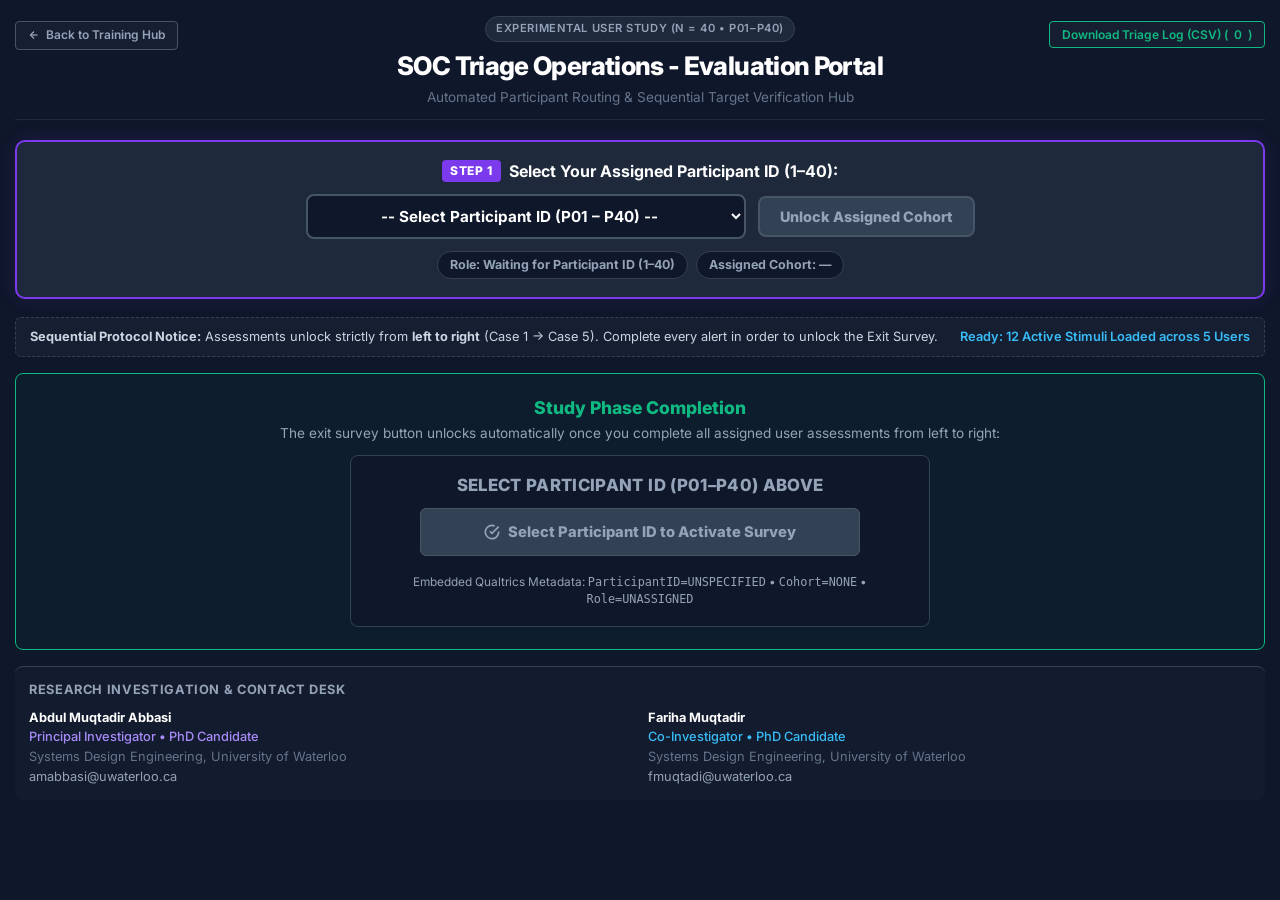
==== commit a09d1018: "Refactor testing date handling and telemetry logic" ====
--- a/index.html
+++ b/index.html
@@ -602,7 +602,6 @@
       border-color: #a78bfa;
       color: #ffffff;
     }
-    /* Full-width legible reading viewport (enables genuine vertical scroll_depth_pct tracking across 33 features) */
     .triage-img-viewport {
       width: 100%;
       height: 68vh;
@@ -1219,6 +1218,14 @@
       ANALYST: 'https://uwaterloo.ca1.qualtrics.com/jfe/form/SV_es8HRdyIVOMqW6q'
     };
 
+    // Exact date allowlist & ordering per user (AAB1302 BENIGN is intentionally omitted from filter so all benign trials remain untouched)
+    const ALLOWED_TESTING_DATES = {
+      'ALT1465': ['2010-08-20', '2010-08-11', '2010-08-13'],
+      'CIF1430': ['2010-08-02', '2010-08-30', '2010-07-26'],
+      'CRD0272': ['2010-07-15', '2010-07-17'],
+      'AMC1883': ['2011-02-11', '2011-01-22']
+    };
+
     const COHORT_MATRIX = {
       'cohort-1': {
         title: 'Testing Cohort Group 1',
@@ -1282,7 +1289,6 @@
     let sessionSequenceCounter = 0;
     const triageResponses = {};
 
-    // Per-trial passive telemetry state (Variables #3, #4, #5, #8, #9, #10, #11)
     let trialTelemetry = {
       trial_order: 0,
       case_load_ts: 0,
@@ -1406,12 +1412,23 @@
       });
     }
 
+    function getTrialsForUser(certId) {
+      const allowedDates = ALLOWED_TESTING_DATES[certId];
+      const matches = manifestTrials.filter(t => t.cert_id === certId);
+      if (!allowedDates) {
+        return matches; // Keep AAB1302 (BENIGN) untouched
+      }
+      return matches
+        .filter(t => allowedDates.includes(t.date))
+        .sort((a, b) => allowedDates.indexOf(a.date) - allowedDates.indexOf(b.date));
+    }
+
     function getCohortTrialSequence(cohortId) {
       const cfg = COHORT_MATRIX[cohortId];
       if (!cfg) return [];
       const seq = [];
       cfg.slots.forEach((slot, sIdx) => {
-        const userTrials = manifestTrials.filter(t => t.cert_id === slot.cert_id);
+        const userTrials = getTrialsForUser(slot.cert_id);
         userTrials.forEach((tr, tIdx) => {
           const key = `${cohortId}__${slot.cert_id}__${tr.trial_id}`;
           seq.push({
@@ -1555,12 +1572,17 @@
         const res = await fetch('./data/testing_manifest.json');
         if (!res.ok) throw new Error(`HTTP ${res.status}`);
         const data = await res.json();
-        manifestTrials = (data.trials || []).map(t => ({
-          ...t,
-          imgA: `./data/testing/design_A_zscore/${basename(t.design_A_path)}`,
-          imgB: `./data/testing/design_B_shap/${basename(t.design_B_path)}`
-        }));
-        statusEl.textContent = `Ready: ${manifestTrials.length} Stimuli Loaded across 5 Users`;
+        manifestTrials = (data.trials || [])
+          .filter(t => {
+            const allowedDates = ALLOWED_TESTING_DATES[t.cert_id];
+            return !allowedDates || allowedDates.includes(t.date);
+          })
+          .map(t => ({
+            ...t,
+            imgA: `./data/testing/design_A_zscore/${basename(t.design_A_path)}`,
+            imgB: `./data/testing/design_B_shap/${basename(t.design_B_path)}`
+          }));
+        statusEl.textContent = `Ready: ${manifestTrials.length} Active Stimuli Loaded across 5 Users`;
         renderAllCohorts();
       } catch (err) {
         statusEl.style.color = '#f87171';
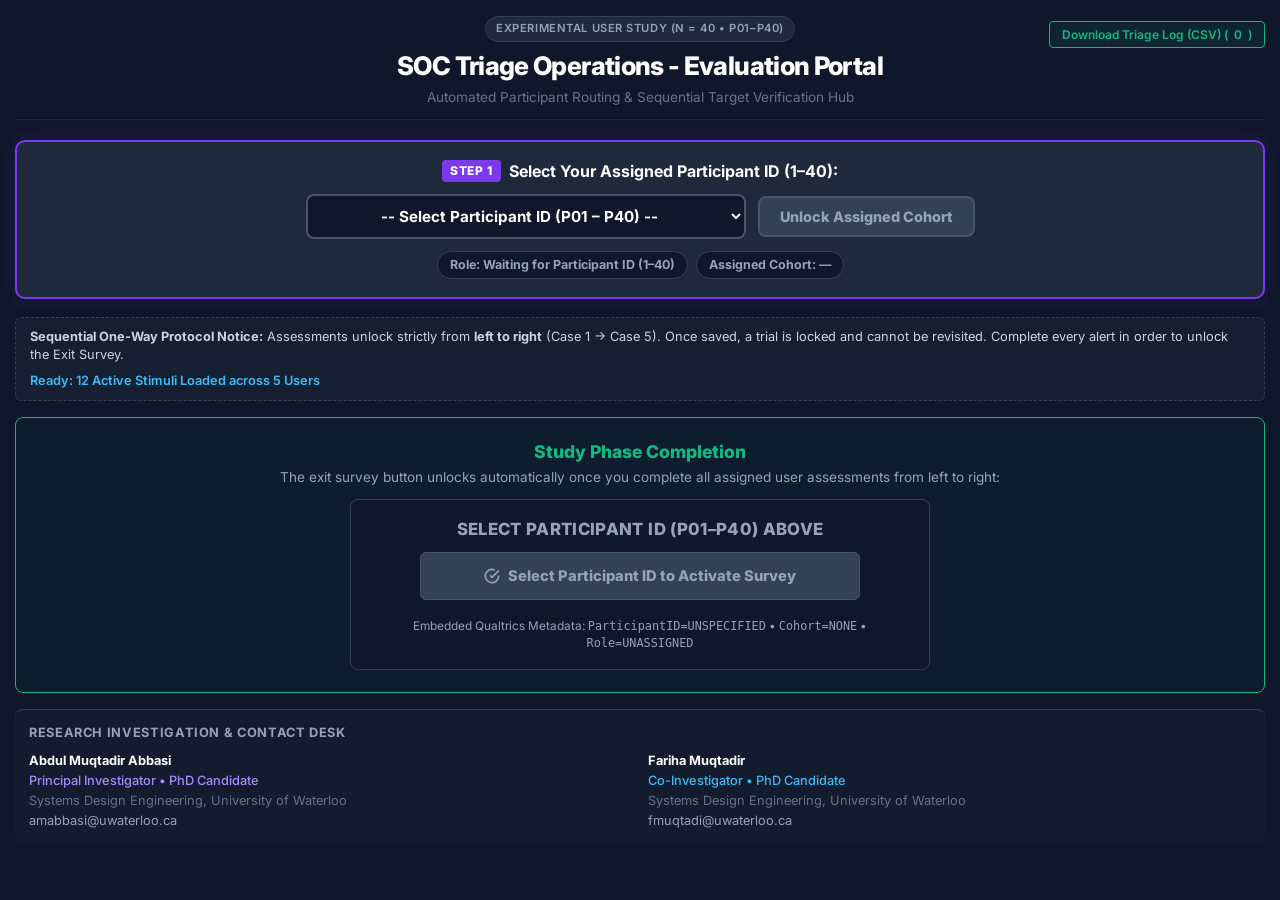
==== commit 29b4e119: "Update styles and structure in index.html Refactor styles and structure for export button and form s" ====
--- a/index.html
+++ b/index.html
@@ -51,44 +51,36 @@
       font-size: 0.85rem;
     }
 
-    .nav-container {
+    .export-container {
       margin-top: 8px;
       display: flex;
       justify-content: center;
-      gap: 8px;
-    }
-    .btn-nav-back {
+    }
+    .btn-export {
       display: inline-flex;
       align-items: center;
       gap: 6px;
-      background: rgba(148, 163, 184, 0.05);
-      border: 1px solid #475569;
-      color: #94a3b8;
+      background: rgba(16, 185, 129, 0.08);
+      border: 1px solid #10b981;
+      color: #10b981;
       padding: 5px 12px;
       border-radius: 4px;
       font-size: 0.75rem;
       font-weight: 600;
-      text-decoration: none;
       cursor: pointer;
       transition: all 0.15s ease-in-out;
       font-family: inherit;
     }
-    .btn-nav-back:hover {
-      border-color: #cbd5e1;
+    .btn-export:hover {
+      background: rgba(16, 185, 129, 0.18);
       color: #ffffff;
-      background: rgba(255, 255, 255, 0.05);
     }
     @media (min-width: 768px) {
-      .nav-container {
-        position: absolute;
-        left: 0;
-        top: 6px;
-        margin-top: 0;
-      }
       .export-container {
         position: absolute;
         right: 0;
         top: 6px;
+        margin-top: 0;
       }
     }
 
@@ -280,6 +272,9 @@
       opacity: 0.48;
       border-color: #1e293b;
     }
+    .user-card.completed-card {
+      border-color: #047857;
+    }
 
     .user-title {
       font-size: 0.92rem;
@@ -335,10 +330,6 @@
       border-color: #9f1239;
     }
     .dashboard-btn.design-b-btn:hover { background: #9f1239; }
-    .dashboard-btn.completed {
-      background: #065f46;
-      border-color: #047857;
-    }
     .dashboard-btn:disabled {
       background: #1e293b;
       border-color: #334155;
@@ -347,6 +338,17 @@
     }
     .dashboard-btn:disabled:hover {
       background: #1e293b;
+    }
+    .dashboard-btn.completed,
+    .dashboard-btn.completed:disabled {
+      background: #065f46;
+      border-color: #047857;
+      color: #d1fae5;
+      opacity: 0.92;
+      cursor: default;
+    }
+    .dashboard-btn.completed:disabled:hover {
+      background: #065f46;
     }
     .trial-status-dot {
       font-size: 0.68rem;
@@ -560,8 +562,8 @@
       overflow-y: auto;
       padding: 16px;
       display: grid;
-      grid-template-columns: 1.52fr 1fr;
-      gap: 16px;
+      grid-template-columns: 1.48fr 1fr;
+      gap: 18px;
     }
     @media (max-width: 1120px) {
       .triage-modal-box { grid-template-columns: 1fr; }
@@ -604,7 +606,7 @@
     }
     .triage-img-viewport {
       width: 100%;
-      height: 68vh;
+      height: 70vh;
       overflow-y: auto;
       overflow-x: auto;
       background: #ffffff;
@@ -683,36 +685,48 @@
       background: #0f172a;
       border: 1px solid #334155;
       border-radius: 8px;
-      padding: 14px;
+      padding: 16px;
       display: flex;
       flex-direction: column;
       justify-content: space-between;
+      max-height: 88vh;
+      overflow-y: auto;
     }
     .score-strip {
       display: grid;
       grid-template-columns: repeat(3, 1fr);
       gap: 8px;
       background: #1e293b;
-      padding: 8px 10px;
+      padding: 9px 11px;
       border-radius: 6px;
-      margin-bottom: 10px;
+      margin-bottom: 16px;
       font-size: 0.74rem;
     }
     .score-strip span { color: #94a3b8; display: block; }
     .score-strip strong { display: block; font-size: 0.88rem; color: #ffffff; margin-top: 2px; }
 
-    .form-section { margin-bottom: 10px; }
+    /* Clearly separated Q1–Q6 blocks */
+    .form-section {
+      margin-bottom: 16px;
+      padding-bottom: 14px;
+      border-bottom: 1px solid #1e293b;
+    }
+    .form-section:last-of-type {
+      border-bottom: none;
+      margin-bottom: 12px;
+      padding-bottom: 4px;
+    }
     .form-section label.sec-lbl {
       display: block;
-      font-size: 0.78rem;
+      font-size: 0.81rem;
       font-weight: 700;
-      color: #f1f5f9;
-      margin-bottom: 4px;
+      color: #f8fafc;
+      margin-bottom: 8px;
     }
     .choice-btn-group {
       display: flex;
       flex-direction: column;
-      gap: 4px;
+      gap: 6px;
     }
     .choice-opt {
       display: flex;
@@ -720,9 +734,9 @@
       gap: 8px;
       background: #1e293b;
       border: 1px solid #334155;
-      padding: 6px 10px;
+      padding: 7px 11px;
       border-radius: 6px;
-      font-size: 0.77rem;
+      font-size: 0.78rem;
       cursor: pointer;
     }
     .choice-opt:hover { border-color: #7c3aed; }
@@ -734,9 +748,9 @@
       border: 1px solid #475569;
       color: #ffffff;
       border-radius: 6px;
-      padding: 6px 9px;
+      padding: 8px 10px;
       font-family: inherit;
-      font-size: 0.77rem;
+      font-size: 0.78rem;
       outline: none;
     }
     .triage-select:focus { border-color: #a78bfa; }
@@ -745,6 +759,7 @@
       display: flex;
       align-items: center;
       gap: 10px;
+      margin-top: 4px;
     }
     .slider-row input[type="range"] {
       flex: 1;
@@ -754,15 +769,15 @@
     .range-hints {
       display: flex;
       justify-content: space-between;
-      font-size: 0.68rem;
+      font-size: 0.7rem;
       color: #94a3b8;
-      margin-top: 2px;
+      margin-top: 4px;
     }
 
     /* Compact 1-5 Likert Bar for Explanation Helpfulness */
     .likert-bar {
       display: flex;
-      gap: 4px;
+      gap: 6px;
       flex-wrap: wrap;
     }
     .likert-bar label {
@@ -770,9 +785,9 @@
       text-align: center;
       background: #1e293b;
       border: 1px solid #334155;
-      padding: 5px 6px;
+      padding: 6px 8px;
       border-radius: 5px;
-      font-size: 0.74rem;
+      font-size: 0.75rem;
       cursor: pointer;
       transition: all 0.12s;
     }
@@ -788,12 +803,12 @@
     .checkbox-grid {
       display: grid;
       grid-template-columns: 1fr 1fr;
-      gap: 4px 6px;
+      gap: 6px 8px;
       background: #1e293b;
       border: 1px solid #334155;
       border-radius: 6px;
-      padding: 7px 8px;
-      max-height: 150px;
+      padding: 9px 10px;
+      max-height: 165px;
       overflow-y: auto;
     }
     @media (max-width: 560px) {
@@ -803,10 +818,10 @@
       display: flex;
       align-items: flex-start;
       gap: 6px;
-      font-size: 0.73rem;
+      font-size: 0.74rem;
       color: #cbd5e1;
       cursor: pointer;
-      line-height: 1.28;
+      line-height: 1.3;
     }
     .checkbox-grid input[type="checkbox"] {
       margin-top: 2px;
@@ -881,15 +896,8 @@
       <h1>SOC Triage Operations - Evaluation Portal</h1>
       <div class="subtitle">Automated Participant Routing &amp; Sequential Target Verification Hub</div>
 
-      <div class="nav-container">
-        <a href="index.html" class="btn-nav-back">
-          <svg width="12" height="12" viewBox="0 0 24 24" fill="none" stroke="currentColor" stroke-width="2.5"><line x1="19" y1="12" x2="5" y2="12"/><polyline points="12 19 5 12 12 5"/></svg>
-          Back to Training Hub
-        </a>
-      </div>
-
       <div class="export-container">
-        <button type="button" id="btnExportSession" class="btn-nav-back" style="border-color:#10b981;color:#10b981;">
+        <button type="button" id="btnExportSession" class="btn-export">
           Download Triage Log (CSV) (<span id="loggedCount">0</span>)
         </button>
       </div>
@@ -916,7 +924,7 @@
     </div>
 
     <div class="instructions-box">
-      <div><strong>Sequential Protocol Notice:</strong> Assessments unlock strictly from <strong>left to right</strong> (Case 1 &rarr; Case 5). Complete every alert in order to unlock the Exit Survey.</div>
+      <div><strong>Sequential One-Way Protocol Notice:</strong> Assessments unlock strictly from <strong>left to right</strong> (Case 1 &rarr; Case 5). Once saved, a trial is locked and cannot be revisited. Complete every alert in order to unlock the Exit Survey.</div>
       <div id="manifestStatus" style="color:#38bdf8;font-weight:600;">Loading stimulus manifest...</div>
     </div>
 
@@ -982,7 +990,7 @@
   <!-- ALERT TRIAGE EVALUATION MODAL -->
   <div id="triageModal" class="image-modal">
     <div class="triage-modal-box">
-      <!-- Left Pane: Full-Width Scrollable Explanation Image (68vh) + Zoom + Hidden-by-Default Playbook -->
+      <!-- Left Pane: Full-Width Scrollable Explanation Image (70vh) + Zoom + Hidden-by-Default Playbook -->
       <div class="triage-img-pane">
         <div class="zoom-toolbar">
           <div style="display:flex;align-items:center;gap:8px;flex-wrap:wrap;">
@@ -1062,11 +1070,11 @@
         </div>
       </div>
 
-      <!-- Right Pane: Bottom-Up Cognitive Sequence + Explanation Helpfulness Rating -->
+      <!-- Right Pane: Clearly Spaced Q1–Q6 Cognitive Sequence -->
       <div class="triage-form-pane">
         <div>
-          <div style="display:flex;justify-content:space-between;align-items:center;margin-bottom:8px;">
-            <strong style="color:#ffffff;font-size:0.93rem;">Analyst Triage Decision &amp; Behavioral Attribution</strong>
+          <div style="display:flex;justify-content:space-between;align-items:center;margin-bottom:10px;">
+            <strong style="color:#ffffff;font-size:0.95rem;">Analyst Triage Decision &amp; Behavioral Attribution</strong>
             <span class="modal-close" id="triageClose" style="margin:0;">&times;</span>
           </div>
 
@@ -1105,7 +1113,7 @@
               <option value="unauthorized_pc_login">Unauthorized / Non-Primary PC Logon</option>
               <option value="file_search_decoy">Decoy / Sensitive File Search &amp; Access</option>
               <option value="home_email">Personal / Home Email Exfiltration</option>
-              <option value="after_hours_departure">After-Hours Activity / Sudden Departure</option>
+              <option value="after_hours_departure">After-Hours (Evening / Night / Weekend) / Sudden Departure</option>
               <option value="workload_timing_spike">Routine Workload / Inter-Activity Timing Spike</option>
               <option value="prefer_not_to_answer">Prefer not to answer</option>
             </select>
@@ -1123,7 +1131,7 @@
               <label><input type="checkbox" name="secondaryCue" value="unauthorized_pc_login"> Unauthorized PC Login</label>
               <label><input type="checkbox" name="secondaryCue" value="file_search_decoy"> Decoy / Sensitive File Access</label>
               <label><input type="checkbox" name="secondaryCue" value="home_email"> Home Email (Gmail/Yahoo/Hotmail)</label>
-              <label><input type="checkbox" name="secondaryCue" value="after_hours_weekend"> After-Hours / Weekend Shift</label>
+              <label><input type="checkbox" name="secondaryCue" value="after_hours_weekend"> After-Hours (Evening / Night) / Weekend</label>
               <label><input type="checkbox" name="secondaryCue" value="sudden_departure"> Sudden Departure Flag</label>
               <label><input type="checkbox" name="secondaryCue" value="workload_timing_spike"> Workload / Timing Variance</label>
               <label><input type="checkbox" name="secondaryCue" value="prefer_not_to_answer"> Prefer not to answer</label>
@@ -1148,7 +1156,7 @@
 
           <!-- Q5: Overall Decision Confidence (0% - 100% + derived 1-5 calibration score) -->
           <div class="form-section">
-            <div style="display:flex;justify-content:space-between;align-items:center;margin-bottom:3px;">
+            <div style="display:flex;justify-content:space-between;align-items:center;margin-bottom:4px;">
               <label class="sec-lbl" for="confidenceRange" style="margin:0;">
                 5. Overall Decision Confidence: <strong id="confidenceVal" style="color:#a78bfa;">50%</strong>
               </label>
@@ -1181,11 +1189,11 @@
         </div>
 
         <div>
-          <div id="triageValidationMsg" style="color:#f87171;font-size:0.77rem;margin-bottom:6px;display:none;">
+          <div id="triageValidationMsg" style="color:#f87171;font-size:0.77rem;margin-bottom:8px;display:none;">
             Please complete Questions 1, 2, 4, and 6 (or select "Prefer not to answer") before saving.
           </div>
           <button type="button" id="btnSaveTriage" class="passkey-btn passkey-submit" style="width:100%;">
-            Save Triage Decision &amp; Close
+            Save &amp; Lock Triage Decision
           </button>
         </div>
       </div>
@@ -1218,7 +1226,6 @@
       ANALYST: 'https://uwaterloo.ca1.qualtrics.com/jfe/form/SV_es8HRdyIVOMqW6q'
     };
 
-    // Exact date allowlist & ordering per user (AAB1302 BENIGN is intentionally omitted from filter so all benign trials remain untouched)
     const ALLOWED_TESTING_DATES = {
       'ALT1465': ['2010-08-20', '2010-08-11', '2010-08-13'],
       'CIF1430': ['2010-08-02', '2010-08-30', '2010-07-26'],
@@ -1416,7 +1423,7 @@
       const allowedDates = ALLOWED_TESTING_DATES[certId];
       const matches = manifestTrials.filter(t => t.cert_id === certId);
       if (!allowedDates) {
-        return matches; // Keep AAB1302 (BENIGN) untouched
+        return matches;
       }
       return matches
         .filter(t => allowedDates.includes(t.date))
@@ -1606,18 +1613,27 @@
             ? 'System Evaluation - Design A (Z-Score)'
             : 'System Evaluation - Design B (SHAP)';
 
-          const slotUnlocked = allDone || slotItems.some(item => {
+          const slotAllDone = slotItems.length > 0 && slotItems.every(item => item.isDone);
+          const slotHasActive = !allDone && slotItems.some(item => {
             const globalIdx = seq.findIndex(x => x.key === item.key);
-            return item.isDone || globalIdx === firstIncompleteIdx;
+            return globalIdx === firstIncompleteIdx;
           });
+
+          const cardStateClass = slotAllDone
+            ? 'completed-card'
+            : (slotHasActive ? '' : 'locked-card');
+
+          const badgeText = slotAllDone
+            ? `Case ${sIdx + 1} • Done ✓`
+            : (slotHasActive ? `Case ${sIdx + 1} • Active` : `Case ${sIdx + 1} • Locked`);
 
           let trialBtnsHtml = '';
           slotItems.forEach((item) => {
             const globalIdx = seq.findIndex(x => x.key === item.key);
             const isCurrentNext = !allDone && globalIdx === firstIncompleteIdx;
-            const isEnabled = item.isDone || isCurrentNext;
+            const isEnabled = isCurrentNext;
             const statusText = item.isDone
-              ? 'Reviewed ✓'
+              ? `Saved ✓ (${triageResponses[item.key].total_triage_time_sec}s)`
               : (isCurrentNext ? 'Start Next →' : 'Locked');
 
             trialBtnsHtml += `
@@ -1637,11 +1653,11 @@
           const bsPath = `./data/beeswarms/beeswarm_${slot.scenario}_${slot.cert_id}.png`;
 
           cardsHtml += `
-            <div class="user-card ${isA ? 'border-a' : 'border-b'} ${slotUnlocked ? '' : 'locked-card'}">
+            <div class="user-card ${isA ? 'border-a' : 'border-b'} ${cardStateClass}">
               <div>
                 <div class="user-title">
                   <span>User ${slot.cert_id}</span>
-                  <span class="scen-badge">Case ${sIdx + 1} ${slotUnlocked ? '' : '• Locked'}</span>
+                  <span class="scen-badge">${badgeText}</span>
                 </div>
                 <div class="user-subtitle ${isA ? 'design-a' : 'design-b'}">${designLabel}</div>
                 <div class="trial-btn-list">
@@ -1708,6 +1724,11 @@
           const slot = COHORT_MATRIX[cohortId].slots[slotIdx];
           const trial = manifestTrials.find(t => t.trial_id === trialId);
           if (!trial) return;
+
+          const key = `${cohortId}__${slot.cert_id}__${trial.trial_id}`;
+          if (triageResponses[key]) {
+            return;
+          }
 
           sessionSequenceCounter += 1;
           activeTrialContext = { cohortId, slot, trial };
@@ -1811,35 +1832,6 @@
           document.querySelectorAll('input[name="helpfulness"]').forEach(r => r.checked = false);
           document.getElementById('triageValidationMsg').style.display = 'none';
 
-          // Restore previous response if re-opening a reviewed trial
-          const key = `${cohortId}__${slot.cert_id}__${trial.trial_id}`;
-          const prev = triageResponses[key];
-          if (prev) {
-            const dRadio = document.querySelector(`input[name="decision"][value="${prev.triage_verdict}"]`);
-            if (dRadio) dRadio.checked = true;
-            document.getElementById('primaryCue').value = prev.primary_indicator || '';
-            syncSecondaryExclusions();
-
-            const prevSec = (prev.secondary_indicators || '').split(';').filter(Boolean);
-            document.querySelectorAll('input[name="secondaryCue"]').forEach(cb => {
-              if (!cb.disabled) cb.checked = prevSec.includes(cb.value);
-            });
-
-            document.getElementById('scenarioHypothesis').value = prev.scenario_classification || '';
-
-            if (prev.decision_confidence_pct === 'prefer_not_to_answer') {
-              document.getElementById('confPreferNot').checked = true;
-              document.getElementById('confidenceRange').disabled = true;
-              document.getElementById('confidenceVal').textContent = 'Prefer not to answer';
-            } else {
-              document.getElementById('confidenceRange').value = prev.decision_confidence_pct;
-              document.getElementById('confidenceVal').textContent = `${prev.decision_confidence_pct}%`;
-            }
-
-            const hRadio = document.querySelector(`input[name="helpfulness"][value="${prev.explanation_helpfulness}"]`);
-            if (hRadio) hRadio.checked = true;
-          }
-
           document.getElementById('triageModal').style.display = 'flex';
         });
       });
@@ -1922,7 +1914,7 @@
       this.textContent = isHidden ? 'Hide Playbook' : 'Show Playbook';
     });
 
-    // Save triage decision with all 14 core evaluation variables
+    // Save & lock triage decision with all 14 core evaluation variables
     document.getElementById('btnSaveTriage').addEventListener('click', () => {
       if (!activeTrialContext) return;
       const decision = document.querySelector('input[name="decision"]:checked')?.value;
@@ -2001,6 +1993,7 @@
         timestamp_iso: new Date().toISOString()
       };
 
+      activeTrialContext = null;
       document.getElementById('loggedCount').textContent = Object.keys(triageResponses).length;
       document.getElementById('triageModal').style.display = 'none';
       renderAllCohorts();
@@ -2104,6 +2097,7 @@
     });
     document.getElementById('triageClose').addEventListener('click', () => {
       flushChartDwell();
+      activeTrialContext = null;
       document.getElementById('triageModal').style.display = 'none';
     });
 
